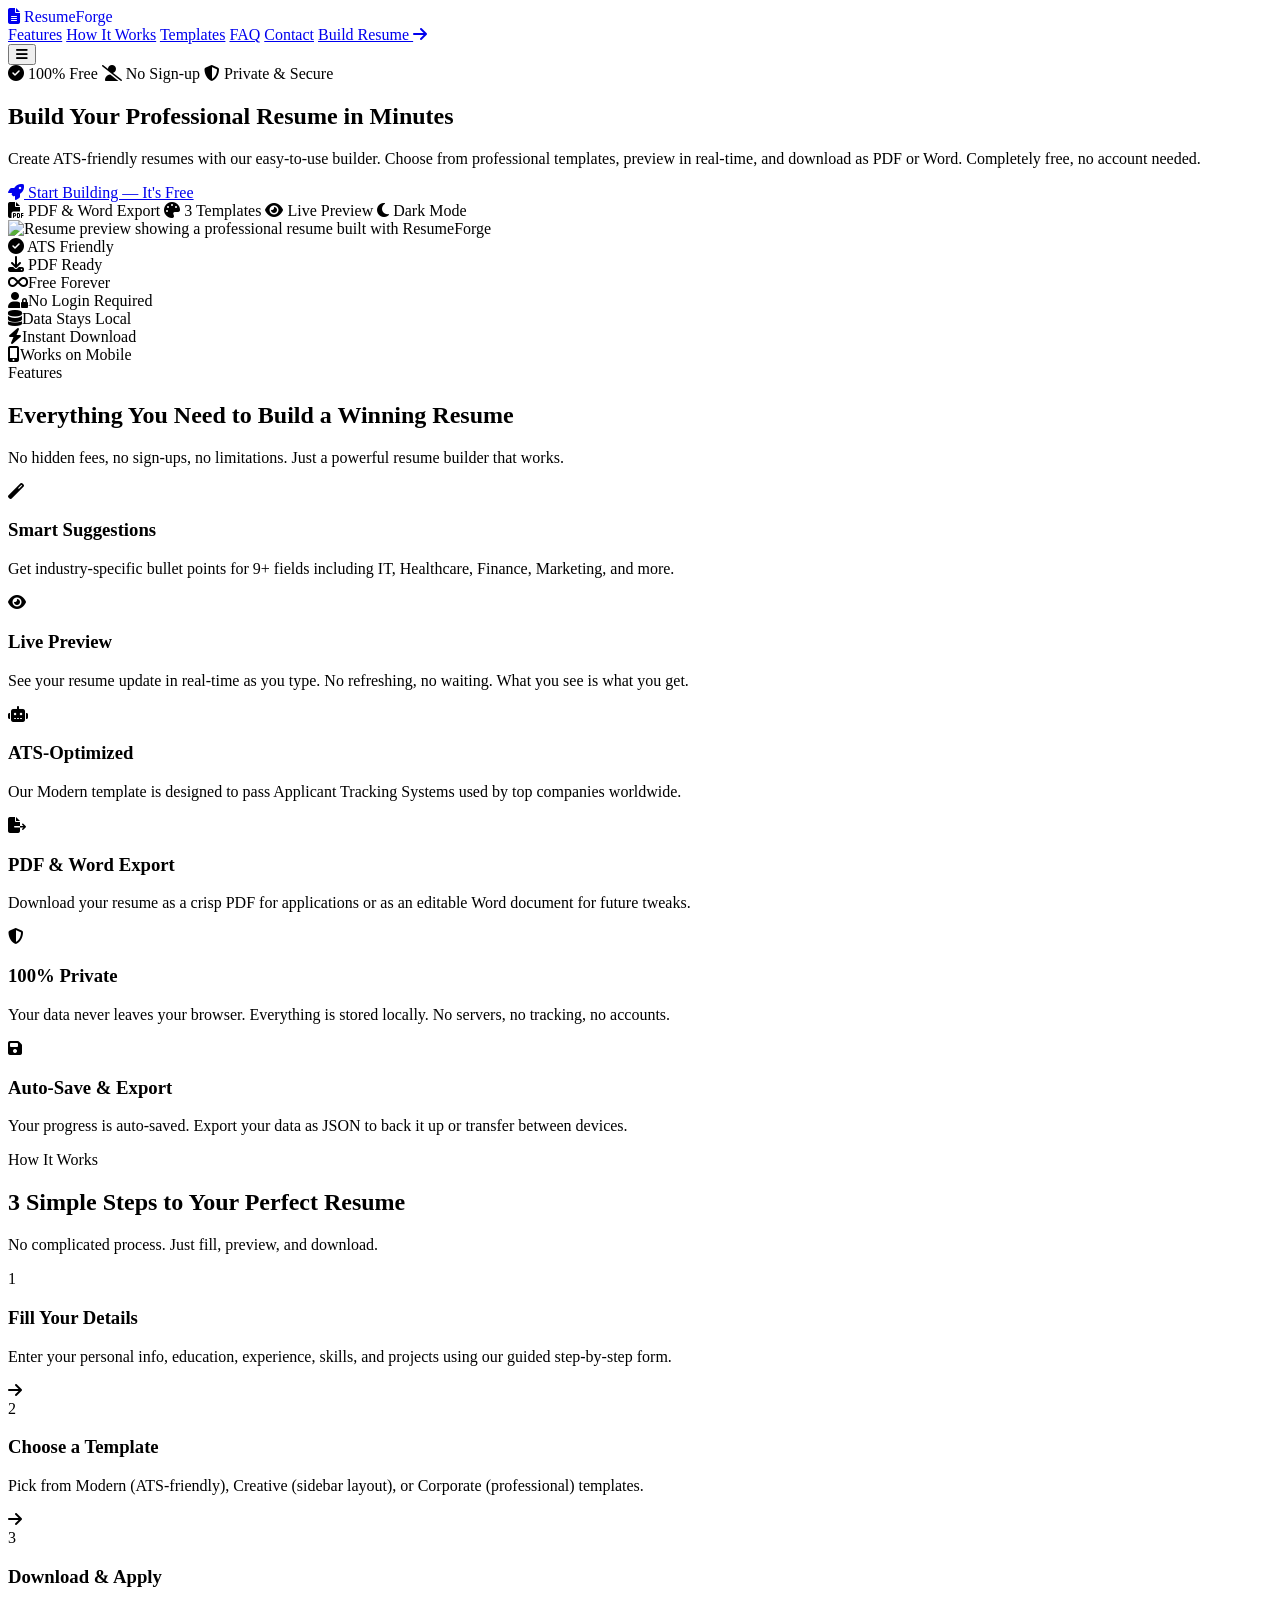
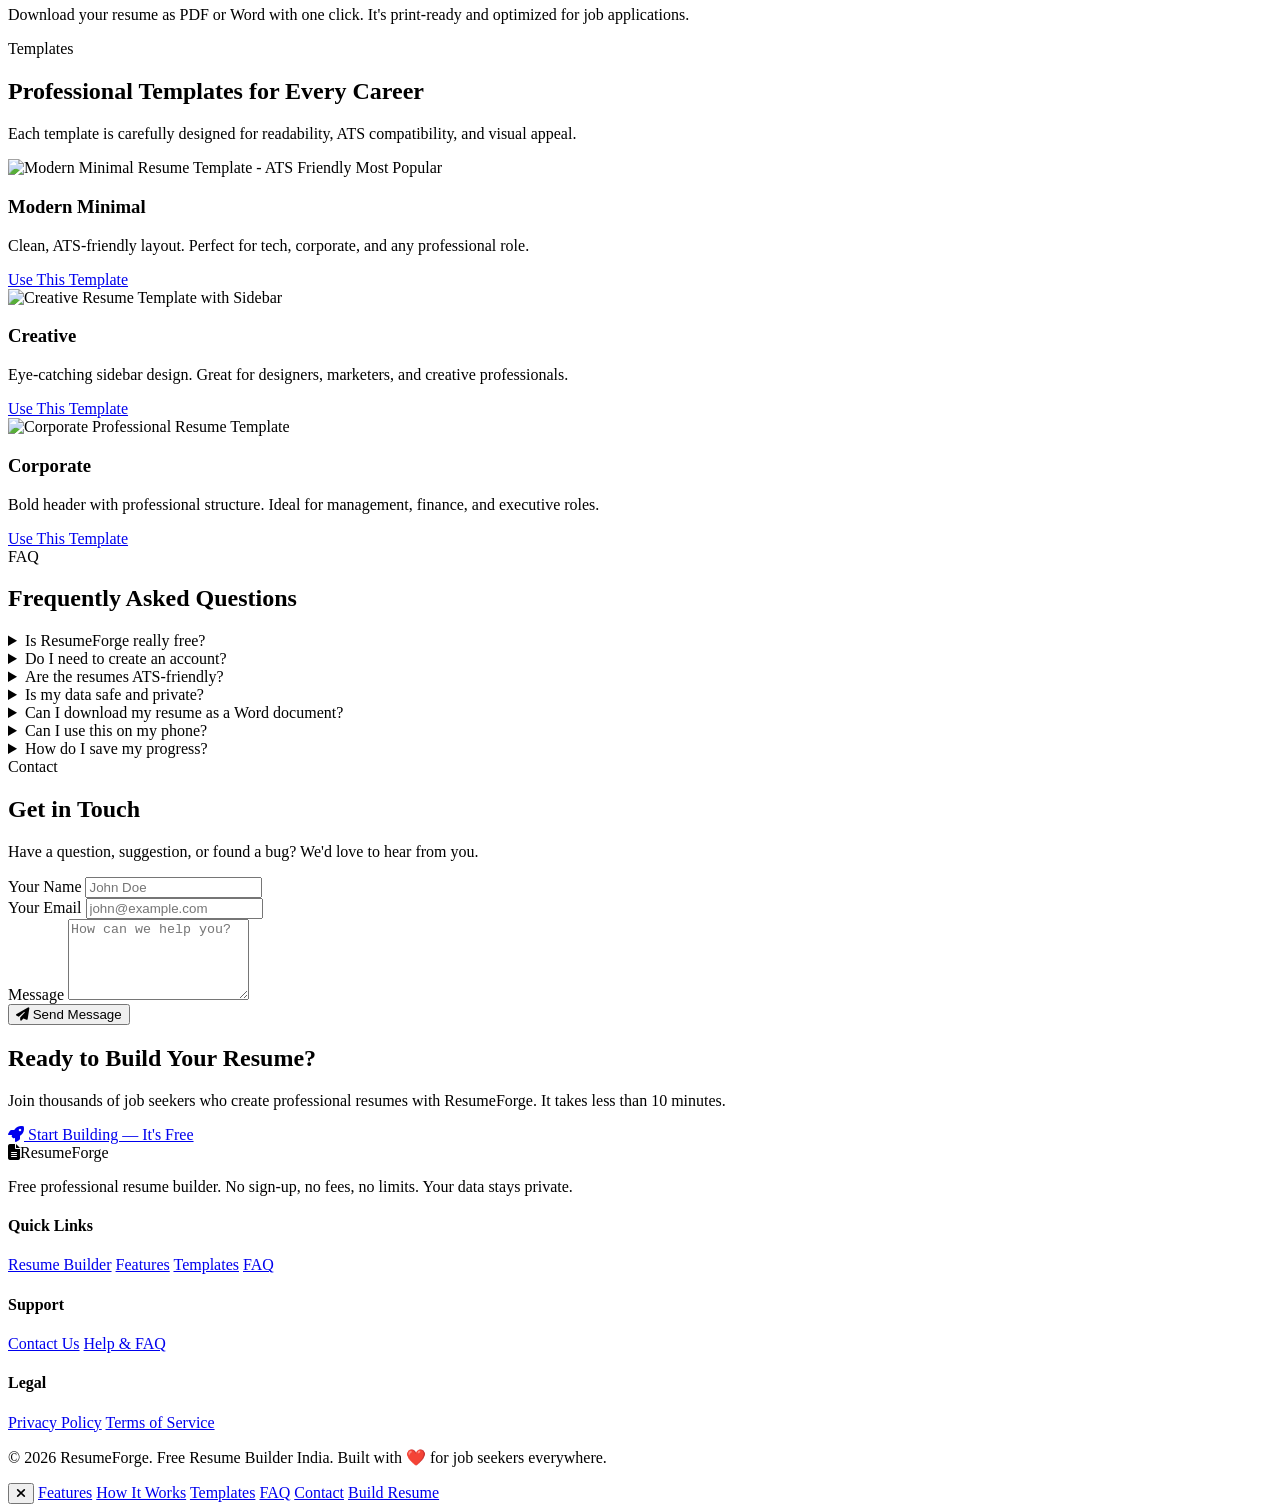
==== index.html @ 5feae4d4 "Add files via upload" ====
<!DOCTYPE html>
<html lang="en">
<head>
  <meta charset="UTF-8">
  <meta name="viewport" content="width=device-width, initial-scale=1.0">
  <title>Free Resume Builder India - Create ATS Friendly Resume Online 2026 | ResumeForge</title>
  <meta name="description" content="Create professional resumes for free with ResumeForge. ATS-friendly templates, live preview, download as PDF or Word. No sign-up required. 100% free forever.">
  <meta name="keywords" content="free resume builder india, ats resume builder, resume pdf download free, online resume maker, professional resume builder, free resume maker, resume builder no login">
  <meta name="robots" content="index, follow">
  <meta name="author" content="ResumeForge">
  <link rel="canonical" href="https://dream-debugger-dev.github.io/resume-builder/">

  <!-- Open Graph -->
  <meta property="og:title" content="Free Resume Builder - Create ATS Friendly Resume Online | ResumeForge">
  <meta property="og:description" content="Build professional resumes with live preview and one-click PDF download. 100% free. No sign-up.">
  <meta property="og:type" content="website">
  <meta property="og:image" content="image/Template-1.png">

  <!-- JSON-LD Structured Data -->
  <script type="application/ld+json">
  {
    "@context": "https://schema.org",
    "@type": "WebApplication",
    "name": "ResumeForge",
    "description": "Free online resume builder with ATS-friendly templates, live preview, and PDF/Word download.",
    "url": "index.html",
    "applicationCategory": "BusinessApplication",
    "operatingSystem": "Any",
    "offers": {
      "@type": "Offer",
      "price": "0",
      "priceCurrency": "INR"
    },
    "featureList": ["ATS-Friendly Templates", "Live Preview", "PDF Download", "Word Download", "Dark Mode", "No Sign-up Required"]
  }
  </script>
  <script type="application/ld+json">
  {
    "@context": "https://schema.org",
    "@type": "FAQPage",
    "mainEntity": [
      {"@type": "Question", "name": "Is ResumeForge really free?", "acceptedAnswer": {"@type": "Answer", "text": "Yes, ResumeForge is 100% free. Create, preview, and download your resume as PDF or Word without any charges or sign-up."}},
      {"@type": "Question", "name": "Are the resumes ATS-friendly?", "acceptedAnswer": {"@type": "Answer", "text": "Yes, our Modern template is specifically designed to pass Applicant Tracking Systems used by most companies."}},
      {"@type": "Question", "name": "Is my data safe?", "acceptedAnswer": {"@type": "Answer", "text": "All your data stays in your browser's local storage. We don't collect or send any information to external servers."}},
      {"@type": "Question", "name": "Do I need to create an account?", "acceptedAnswer": {"@type": "Answer", "text": "No. ResumeForge works without any sign-up or login. Just open the builder and start creating."}},
      {"@type": "Question", "name": "Can I download my resume as Word document?", "acceptedAnswer": {"@type": "Answer", "text": "Yes, you can download your resume as both PDF and Word (.docx) format for easy editing."}}
    ]
  }
  </script>

  <link rel="preconnect" href="https://fonts.googleapis.com">
  <link rel="preconnect" href="https://fonts.gstatic.com" crossorigin>
  <link href="https://fonts.googleapis.com/css2?family=Inter:wght@300;400;500;600;700;800&family=Poppins:wght@400;500;600;700;800&display=swap" rel="stylesheet">
  <link rel="stylesheet" href="https://cdnjs.cloudflare.com/ajax/libs/font-awesome/6.5.1/css/all.min.css">
  <link rel="stylesheet" href="css/style.css">
  <link rel="stylesheet" href="css/landing.css">
</head>
<body>

  <!-- Header -->
  <header class="lp-header">
    <div class="container lp-header-inner">
      <a href="index.html" class="logo" style="text-decoration:none;">
        <i class="fas fa-file-alt"></i>
        <span>ResumeForge</span>
      </a>
      <nav class="lp-nav">
        <a href="#features">Features</a>
        <a href="#how-it-works">How It Works</a>
        <a href="#templates">Templates</a>
        <a href="#faq">FAQ</a>
        <a href="#contact">Contact</a>
        <a href="builder.html" class="btn btn-primary lp-cta-btn">Build Resume <i class="fas fa-arrow-right"></i></a>
      </nav>
      <button class="lp-mobile-menu" id="lp-mobile-menu"><i class="fas fa-bars"></i></button>
    </div>
  </header>

  <!-- Hero Section -->
  <section class="lp-hero">
    <div class="container lp-hero-inner">
      <div class="lp-hero-content">
        <div class="lp-hero-badges">
          <span class="lp-badge"><i class="fas fa-check-circle"></i> 100% Free</span>
          <span class="lp-badge"><i class="fas fa-user-slash"></i> No Sign-up</span>
          <span class="lp-badge"><i class="fas fa-shield-alt"></i> Private & Secure</span>
        </div>
        <h1>Build Your Professional Resume in Minutes</h1>
        <p class="lp-hero-sub">Create ATS-friendly resumes with our easy-to-use builder. Choose from professional templates, preview in real-time, and download as PDF or Word. Completely free, no account needed.</p>
        <div class="lp-hero-actions">
          <a href="builder.html" class="btn btn-primary btn-lg">
            <i class="fas fa-rocket"></i> Start Building — It's Free
          </a>
        </div>
        <div class="lp-hero-features">
          <span><i class="fas fa-file-pdf"></i> PDF & Word Export</span>
          <span><i class="fas fa-palette"></i> 3 Templates</span>
          <span><i class="fas fa-eye"></i> Live Preview</span>
          <span><i class="fas fa-moon"></i> Dark Mode</span>
        </div>
      </div>
      <div class="lp-hero-visual">
        <div class="lp-hero-mockup">
          <img src="image/Template-1.png" alt="Resume preview showing a professional resume built with ResumeForge" class="lp-hero-img" loading="eager">
          <div class="lp-hero-float lp-float-1">
            <i class="fas fa-check-circle"></i> ATS Friendly
          </div>
          <div class="lp-hero-float lp-float-2">
            <i class="fas fa-download"></i> PDF Ready
          </div>
        </div>
      </div>
    </div>
  </section>

  <!-- Feature Badges Strip -->
  <section class="lp-trust-strip">
    <div class="container">
      <div class="lp-trust-items">
        <div class="lp-trust-item"><i class="fas fa-infinity"></i><span>Free Forever</span></div>
        <div class="lp-trust-item"><i class="fas fa-user-lock"></i><span>No Login Required</span></div>
        <div class="lp-trust-item"><i class="fas fa-database"></i><span>Data Stays Local</span></div>
        <div class="lp-trust-item"><i class="fas fa-bolt"></i><span>Instant Download</span></div>
        <div class="lp-trust-item"><i class="fas fa-mobile-alt"></i><span>Works on Mobile</span></div>
      </div>
    </div>
  </section>

  <!-- Features Section -->
  <section class="lp-features" id="features">
    <div class="container">
      <div class="lp-section-header">
        <span class="lp-section-tag">Features</span>
        <h2>Everything You Need to Build a Winning Resume</h2>
        <p>No hidden fees, no sign-ups, no limitations. Just a powerful resume builder that works.</p>
      </div>
      <div class="lp-features-grid">
        <div class="lp-feature-card">
          <div class="lp-feature-icon"><i class="fas fa-magic"></i></div>
          <h3>Smart Suggestions</h3>
          <p>Get industry-specific bullet points for 9+ fields including IT, Healthcare, Finance, Marketing, and more.</p>
        </div>
        <div class="lp-feature-card">
          <div class="lp-feature-icon"><i class="fas fa-eye"></i></div>
          <h3>Live Preview</h3>
          <p>See your resume update in real-time as you type. No refreshing, no waiting. What you see is what you get.</p>
        </div>
        <div class="lp-feature-card">
          <div class="lp-feature-icon"><i class="fas fa-robot"></i></div>
          <h3>ATS-Optimized</h3>
          <p>Our Modern template is designed to pass Applicant Tracking Systems used by top companies worldwide.</p>
        </div>
        <div class="lp-feature-card">
          <div class="lp-feature-icon"><i class="fas fa-file-export"></i></div>
          <h3>PDF & Word Export</h3>
          <p>Download your resume as a crisp PDF for applications or as an editable Word document for future tweaks.</p>
        </div>
        <div class="lp-feature-card">
          <div class="lp-feature-icon"><i class="fas fa-shield-alt"></i></div>
          <h3>100% Private</h3>
          <p>Your data never leaves your browser. Everything is stored locally. No servers, no tracking, no accounts.</p>
        </div>
        <div class="lp-feature-card">
          <div class="lp-feature-icon"><i class="fas fa-save"></i></div>
          <h3>Auto-Save & Export</h3>
          <p>Your progress is auto-saved. Export your data as JSON to back it up or transfer between devices.</p>
        </div>
      </div>
    </div>
  </section>

  <!-- How It Works -->
  <section class="lp-how" id="how-it-works">
    <div class="container">
      <div class="lp-section-header">
        <span class="lp-section-tag">How It Works</span>
        <h2>3 Simple Steps to Your Perfect Resume</h2>
        <p>No complicated process. Just fill, preview, and download.</p>
      </div>
      <div class="lp-steps">
        <div class="lp-step-card">
          <div class="lp-step-num">1</div>
          <h3>Fill Your Details</h3>
          <p>Enter your personal info, education, experience, skills, and projects using our guided step-by-step form.</p>
        </div>
        <div class="lp-step-arrow"><i class="fas fa-arrow-right"></i></div>
        <div class="lp-step-card">
          <div class="lp-step-num">2</div>
          <h3>Choose a Template</h3>
          <p>Pick from Modern (ATS-friendly), Creative (sidebar layout), or Corporate (professional) templates.</p>
        </div>
        <div class="lp-step-arrow"><i class="fas fa-arrow-right"></i></div>
        <div class="lp-step-card">
          <div class="lp-step-num">3</div>
          <h3>Download & Apply</h3>
          <p>Download your resume as PDF or Word with one click. It's print-ready and optimized for job applications.</p>
        </div>
      </div>
    </div>
  </section>

  <!-- Templates Section -->
  <section class="lp-templates" id="templates">
    <div class="container">
      <div class="lp-section-header">
        <span class="lp-section-tag">Templates</span>
        <h2>Professional Templates for Every Career</h2>
        <p>Each template is carefully designed for readability, ATS compatibility, and visual appeal.</p>
      </div>
      <div class="lp-templates-grid">
        <div class="lp-template-card">
          <div class="lp-template-img">
            <img src="image/Template-1.png" alt="Modern Minimal Resume Template - ATS Friendly" loading="lazy">
            <span class="lp-template-badge">Most Popular</span>
          </div>
          <h3>Modern Minimal</h3>
          <p>Clean, ATS-friendly layout. Perfect for tech, corporate, and any professional role.</p>
          <a href="builder.html" class="btn btn-secondary btn-sm">Use This Template</a>
        </div>
        <div class="lp-template-card">
          <div class="lp-template-img">
            <img src="image/Template-2.png" alt="Creative Resume Template with Sidebar" loading="lazy">
          </div>
          <h3>Creative</h3>
          <p>Eye-catching sidebar design. Great for designers, marketers, and creative professionals.</p>
          <a href="builder.html" class="btn btn-secondary btn-sm">Use This Template</a>
        </div>
        <div class="lp-template-card">
          <div class="lp-template-img">
            <img src="image/Template-3.png" alt="Corporate Professional Resume Template" loading="lazy">
          </div>
          <h3>Corporate</h3>
          <p>Bold header with professional structure. Ideal for management, finance, and executive roles.</p>
          <a href="builder.html" class="btn btn-secondary btn-sm">Use This Template</a>
        </div>
      </div>
    </div>
  </section>

  <!-- FAQ Section -->
  <section class="lp-faq" id="faq">
    <div class="container">
      <div class="lp-section-header">
        <span class="lp-section-tag">FAQ</span>
        <h2>Frequently Asked Questions</h2>
      </div>
      <div class="faq-grid">
        <details class="faq-item">
          <summary>Is ResumeForge really free?</summary>
          <p>Yes! ResumeForge is 100% free to use. Create, preview, and download your resume as PDF or Word without any charges. No hidden fees, ever.</p>
        </details>
        <details class="faq-item">
          <summary>Do I need to create an account?</summary>
          <p>No. ResumeForge works without any sign-up or login. Just open the builder and start creating your resume immediately.</p>
        </details>
        <details class="faq-item">
          <summary>Are the resumes ATS-friendly?</summary>
          <p>Yes. Our Modern Minimal template is specifically designed to pass Applicant Tracking Systems (ATS) used by most companies for screening resumes.</p>
        </details>
        <details class="faq-item">
          <summary>Is my data safe and private?</summary>
          <p>Absolutely. All your data stays in your browser's local storage. We don't collect, store, or send any information to external servers.</p>
        </details>
        <details class="faq-item">
          <summary>Can I download my resume as a Word document?</summary>
          <p>Yes! You can download your resume as both PDF (print-ready) and Word (.docx) format so you can easily edit it later.</p>
        </details>
        <details class="faq-item">
          <summary>Can I use this on my phone?</summary>
          <p>Yes, ResumeForge is fully responsive and works on mobile phones, tablets, and desktops.</p>
        </details>
        <details class="faq-item">
          <summary>How do I save my progress?</summary>
          <p>Your resume is auto-saved in your browser. You can also export your data as a JSON file to back it up or transfer it to another device.</p>
        </details>
      </div>
    </div>
  </section>

  <!-- Contact Section -->
  <section class="lp-contact" id="contact">
    <div class="container">
      <div class="lp-section-header">
        <span class="lp-section-tag">Contact</span>
        <h2>Get in Touch</h2>
        <p>Have a question, suggestion, or found a bug? We'd love to hear from you.</p>
      </div>
      <form class="lp-contact-form" action="https://formspree.io/f/xlgaeyeo" method="POST">
        <div class="lp-contact-grid">
          <div class="form-group">
            <label for="contact-name">Your Name</label>
            <input type="text" id="contact-name" name="name" placeholder="John Doe" required>
          </div>
          <div class="form-group">
            <label for="contact-email">Your Email</label>
            <input type="email" id="contact-email" name="email" placeholder="john@example.com" required>
          </div>
          <div class="form-group full-width">
            <label for="contact-message">Message</label>
            <textarea id="contact-message" name="message" rows="5" placeholder="How can we help you?" required></textarea>
          </div>
        </div>
        <button type="submit" class="btn btn-primary btn-lg">
          <i class="fas fa-paper-plane"></i> Send Message
        </button>
      </form>
    </div>
  </section>

  <!-- CTA Section -->
  <section class="lp-cta-section">
    <div class="container">
      <h2>Ready to Build Your Resume?</h2>
      <p>Join thousands of job seekers who create professional resumes with ResumeForge. It takes less than 10 minutes.</p>
      <a href="builder.html" class="btn btn-primary btn-lg">
        <i class="fas fa-rocket"></i> Start Building — It's Free
      </a>
    </div>
  </section>

  <!-- Footer -->
  <footer class="lp-footer">
    <div class="container">
      <div class="lp-footer-grid">
        <div class="lp-footer-brand">
          <div class="logo"><i class="fas fa-file-alt"></i><span>ResumeForge</span></div>
          <p>Free professional resume builder. No sign-up, no fees, no limits. Your data stays private.</p>
        </div>
        <div class="lp-footer-links">
          <h4>Quick Links</h4>
          <a href="builder.html">Resume Builder</a>
          <a href="#features">Features</a>
          <a href="#templates">Templates</a>
          <a href="#faq">FAQ</a>
        </div>
        <div class="lp-footer-links">
          <h4>Support</h4>
          <a href="#contact">Contact Us</a>
          <a href="#faq">Help & FAQ</a>
        </div>
        <div class="lp-footer-links">
          <h4>Legal</h4>
          <a href="#">Privacy Policy</a>
          <a href="#">Terms of Service</a>
        </div>
      </div>
      <div class="lp-footer-bottom">
        <p>&copy; 2026 ResumeForge. Free Resume Builder India. Built with ❤️ for job seekers everywhere.</p>
      </div>
    </div>
  </footer>

  <!-- Mobile Nav Overlay -->
  <div class="lp-mobile-nav" id="lp-mobile-nav">
    <button class="lp-mobile-close" id="lp-mobile-close"><i class="fas fa-times"></i></button>
    <a href="#features" class="lp-mobile-link">Features</a>
    <a href="#how-it-works" class="lp-mobile-link">How It Works</a>
    <a href="#templates" class="lp-mobile-link">Templates</a>
    <a href="#faq" class="lp-mobile-link">FAQ</a>
    <a href="#contact" class="lp-mobile-link">Contact</a>
    <a href="builder.html" class="btn btn-primary" style="width:100%;justify-content:center;margin-top:16px;">Build Resume</a>
  </div>

  <script>
    // Mobile menu toggle
    document.getElementById('lp-mobile-menu').addEventListener('click', () => {
      document.getElementById('lp-mobile-nav').classList.add('open');
    });
    document.getElementById('lp-mobile-close').addEventListener('click', () => {
      document.getElementById('lp-mobile-nav').classList.remove('open');
    });
    document.querySelectorAll('.lp-mobile-link').forEach(link => {
      link.addEventListener('click', () => {
        document.getElementById('lp-mobile-nav').classList.remove('open');
      });
    });
  </script>
</body>
</html>
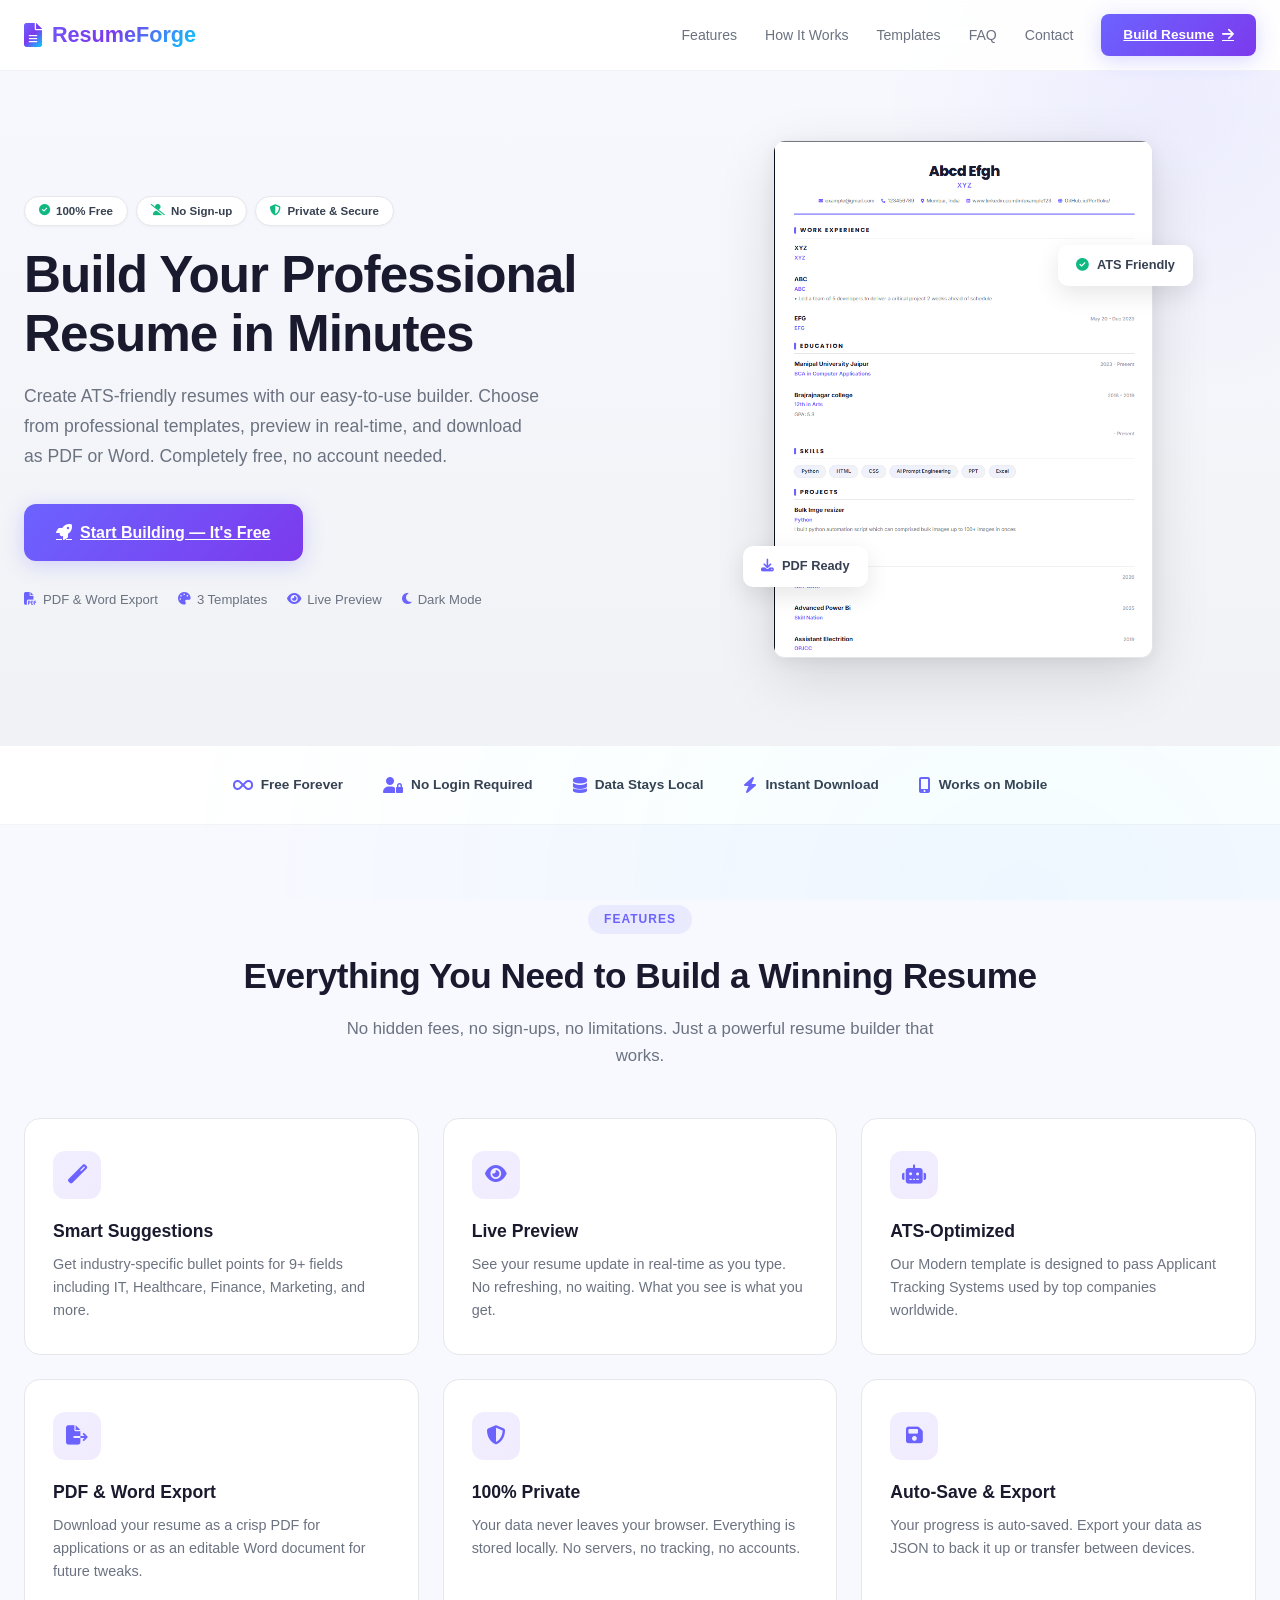
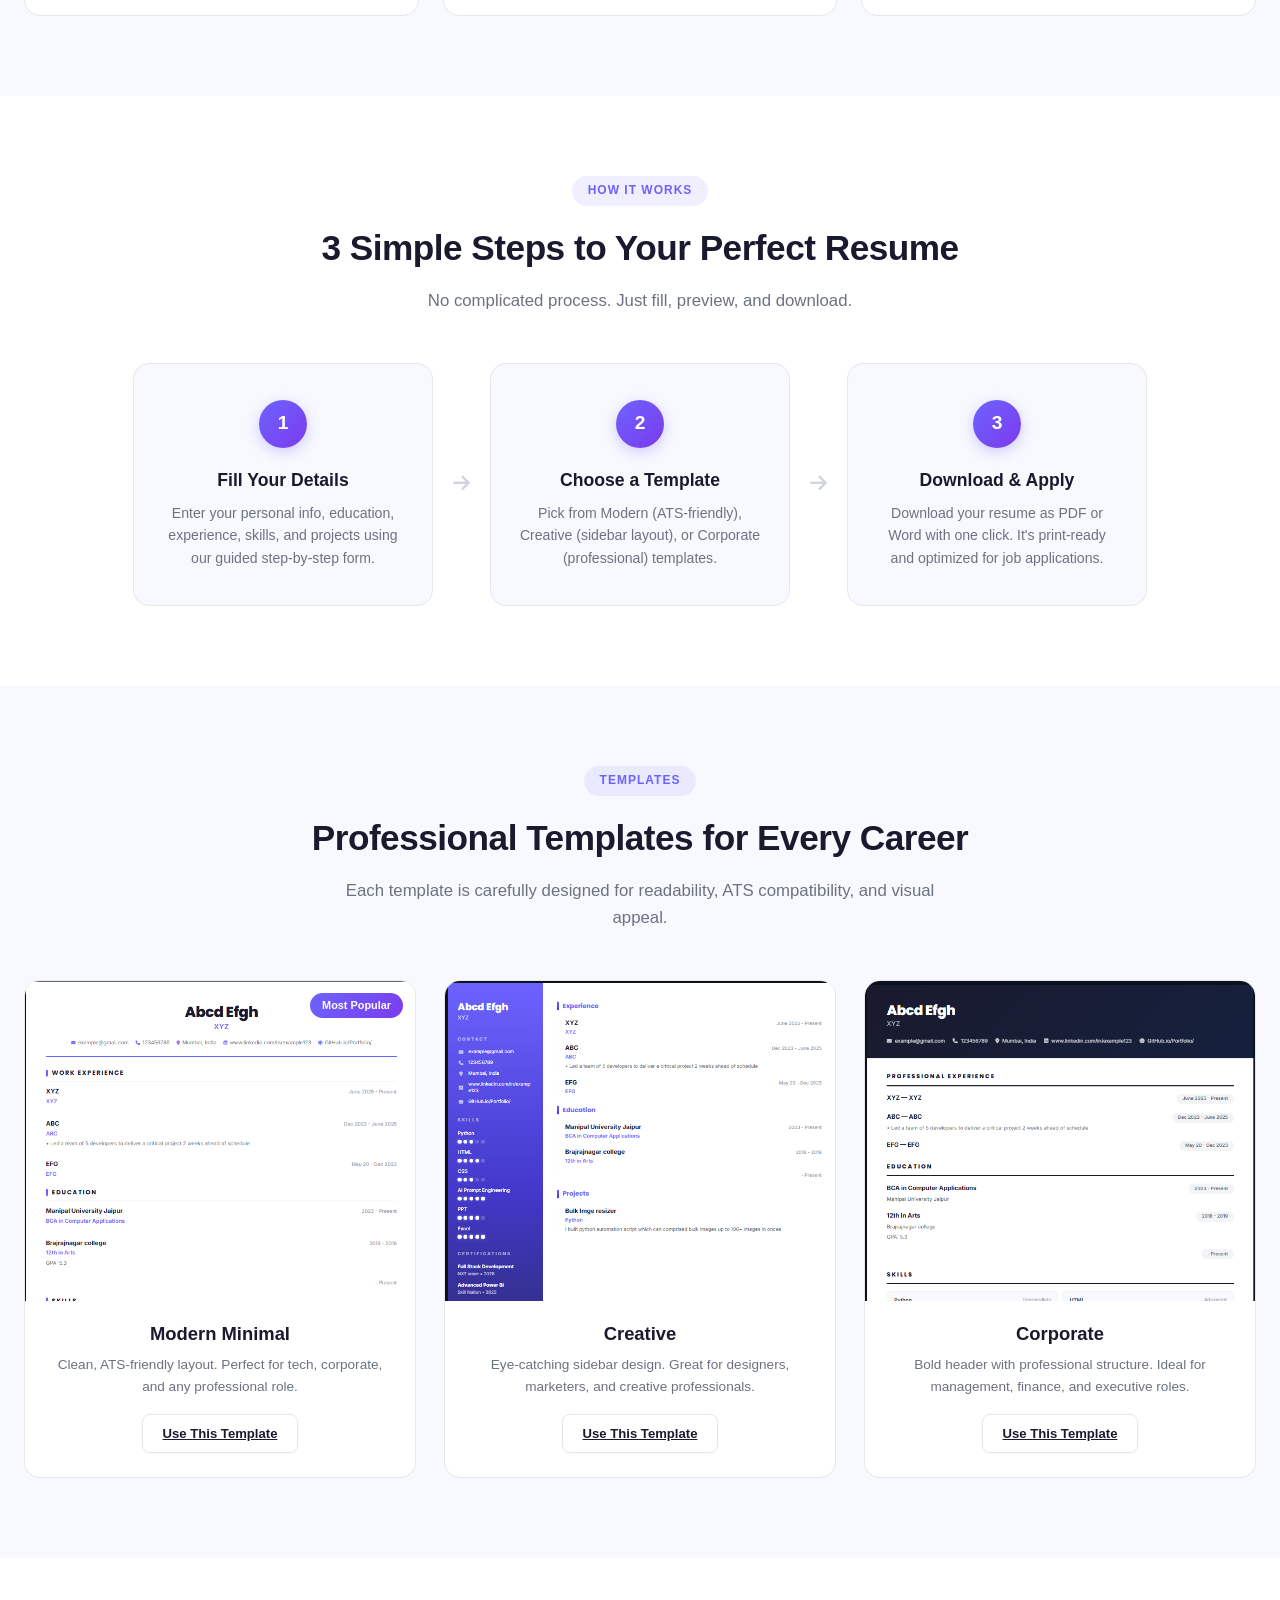
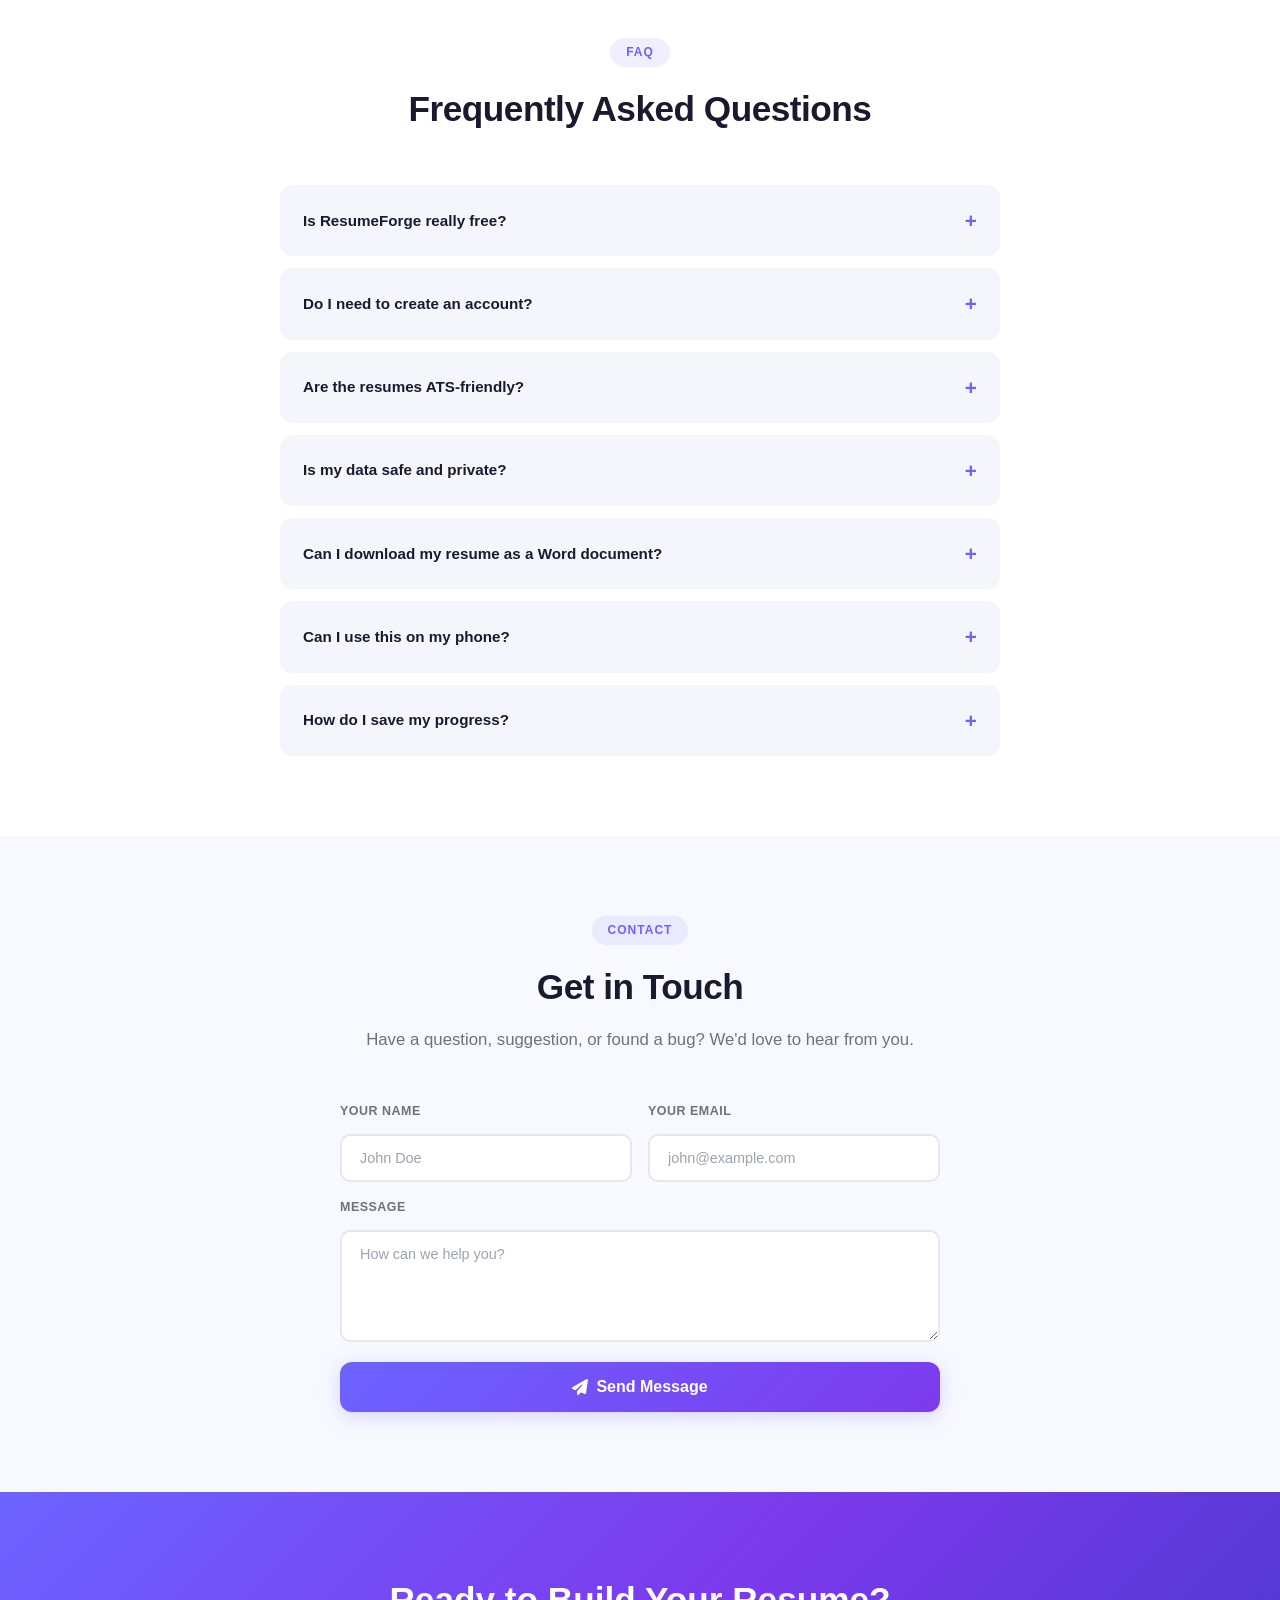
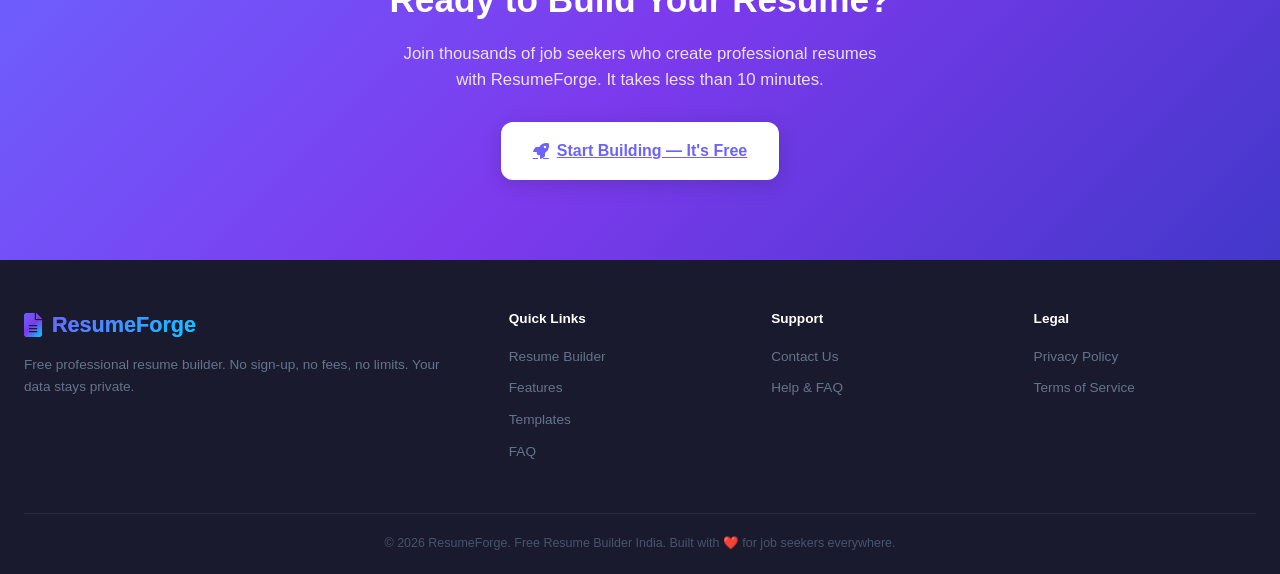
==== commit 9896d881: "Add files via upload" ====
--- a/index.html
+++ b/index.html
@@ -9,6 +9,9 @@
   <meta name="robots" content="index, follow">
   <meta name="author" content="ResumeForge">
   <link rel="canonical" href="https://dream-debugger-dev.github.io/resume-builder/">
+
+  <!-- Favicon -->
+  <link rel="icon" type="image/svg+xml" href="data:image/svg+xml,<svg xmlns='http://www.w3.org/2000/svg' viewBox='0 0 100 100'><rect width='100' height='100' rx='20' fill='%236C63FF'/><text x='50' y='68' font-size='55' font-family='Arial' font-weight='bold' fill='white' text-anchor='middle'>R</text></svg>">
 
   <!-- Open Graph -->
   <meta property="og:title" content="Free Resume Builder - Create ATS Friendly Resume Online | ResumeForge">
--- a/css/style.css
+++ b/css/style.css
@@ -0,0 +1,1478 @@
+/* ===== CSS Variables & Reset ===== */
+:root {
+  --primary: #6C63FF;
+  --primary-dark: #5A52D5;
+  --primary-light: #8B85FF;
+  --primary-glow: rgba(108,99,255,0.15);
+  --accent: #00D2FF;
+  --accent2: #7C3AED;
+  --gradient: linear-gradient(135deg, #6C63FF 0%, #7C3AED 50%, #00D2FF 100%);
+  --gradient-btn: linear-gradient(135deg, #6C63FF, #7C3AED);
+  --gradient-btn-hover: linear-gradient(135deg, #5A52D5, #6D28D9);
+  --bg: #F4F6FB;
+  --bg-card: #FFFFFF;
+  --bg-glass: rgba(255,255,255,0.65);
+  --bg-glass-strong: rgba(255,255,255,0.85);
+  --text: #1A1A2E;
+  --text-secondary: #6B7280;
+  --text-light: #9CA3AF;
+  --border: rgba(229,231,235,0.8);
+  --border-strong: #E5E7EB;
+  --shadow-xs: 0 1px 3px rgba(0,0,0,0.04);
+  --shadow: 0 4px 24px rgba(0,0,0,0.06);
+  --shadow-md: 0 8px 32px rgba(0,0,0,0.08);
+  --shadow-lg: 0 12px 48px rgba(0,0,0,0.12);
+  --shadow-glow: 0 4px 20px rgba(108,99,255,0.25);
+  --radius: 16px;
+  --radius-sm: 12px;
+  --radius-xs: 8px;
+  --radius-full: 9999px;
+  --transition: 0.3s cubic-bezier(0.4, 0, 0.2, 1);
+  --transition-fast: 0.15s cubic-bezier(0.4, 0, 0.2, 1);
+  --transition-spring: 0.4s cubic-bezier(0.34, 1.56, 0.64, 1);
+  --font: 'Inter', -apple-system, BlinkMacSystemFont, sans-serif;
+  --font-heading: 'Poppins', sans-serif;
+  --success: #10B981;
+  --success-light: rgba(16,185,129,0.1);
+  --warning: #F59E0B;
+  --warning-light: rgba(245,158,11,0.1);
+  --danger: #EF4444;
+  --danger-light: rgba(239,68,68,0.1);
+  --header-h: 64px;
+  --strength-h: 56px;
+}
+
+[data-theme="dark"] {
+  --bg: #0B1120;
+  --bg-card: #151D30;
+  --bg-glass: rgba(21,29,48,0.75);
+  --bg-glass-strong: rgba(21,29,48,0.92);
+  --text: #F1F5F9;
+  --text-secondary: #94A3B8;
+  --text-light: #64748B;
+  --border: rgba(51,65,85,0.6);
+  --border-strong: #334155;
+  --shadow: 0 4px 24px rgba(0,0,0,0.3);
+  --shadow-md: 0 8px 32px rgba(0,0,0,0.35);
+  --shadow-lg: 0 12px 48px rgba(0,0,0,0.45);
+  --primary-glow: rgba(108,99,255,0.2);
+}
+
+*, *::before, *::after {
+  margin: 0; padding: 0; box-sizing: border-box;
+}
+
+html {
+  scroll-behavior: smooth;
+  font-size: 16px;
+}
+
+body {
+  font-family: var(--font);
+  background: var(--bg);
+  color: var(--text);
+  line-height: 1.6;
+  min-height: 100vh;
+  overflow-x: hidden;
+}
+
+/* Subtle background pattern */
+body::before {
+  content: '';
+  position: fixed;
+  inset: 0;
+  background:
+    radial-gradient(ellipse at 20% 0%, rgba(108,99,255,0.06) 0%, transparent 60%),
+    radial-gradient(ellipse at 80% 100%, rgba(0,210,255,0.04) 0%, transparent 60%);
+  pointer-events: none;
+  z-index: 0;
+}
+
+.container {
+  max-width: 1440px;
+  margin: 0 auto;
+  padding: 0 24px;
+}
+
+/* ===== Header ===== */
+.header {
+  background: var(--bg-glass-strong);
+  backdrop-filter: blur(24px) saturate(180%);
+  -webkit-backdrop-filter: blur(24px) saturate(180%);
+  border-bottom: 1px solid var(--border);
+  position: sticky;
+  top: 0;
+  z-index: 100;
+  height: var(--header-h);
+  display: flex;
+  align-items: center;
+}
+
+.header-inner {
+  display: flex;
+  align-items: center;
+  justify-content: space-between;
+  width: 100%;
+}
+
+.logo {
+  display: flex;
+  align-items: center;
+  gap: 10px;
+  font-family: var(--font-heading);
+  font-size: 1.35rem;
+  font-weight: 700;
+  background: var(--gradient);
+  -webkit-background-clip: text;
+  -webkit-text-fill-color: transparent;
+  background-clip: text;
+}
+
+.logo i {
+  font-size: 1.5rem;
+  background: var(--gradient);
+  -webkit-background-clip: text;
+  -webkit-text-fill-color: transparent;
+  background-clip: text;
+}
+
+.nav-actions {
+  display: flex;
+  align-items: center;
+  gap: 6px;
+}
+
+/* ===== Buttons ===== */
+.btn {
+  display: inline-flex;
+  align-items: center;
+  justify-content: center;
+  gap: 8px;
+  padding: 10px 20px;
+  border: none;
+  border-radius: var(--radius-xs);
+  font-family: var(--font);
+  font-size: 0.85rem;
+  font-weight: 600;
+  cursor: pointer;
+  transition: all var(--transition);
+  white-space: nowrap;
+  position: relative;
+  overflow: hidden;
+}
+
+.btn::after {
+  content: '';
+  position: absolute;
+  inset: 0;
+  background: linear-gradient(135deg, rgba(255,255,255,0.15), transparent);
+  opacity: 0;
+  transition: opacity var(--transition-fast);
+}
+
+.btn:hover::after {
+  opacity: 1;
+}
+
+.btn:active {
+  transform: scale(0.97);
+}
+
+.btn-primary {
+  background: var(--gradient-btn);
+  color: white;
+  box-shadow: var(--shadow-glow);
+}
+
+.btn-primary:hover {
+  background: var(--gradient-btn-hover);
+  transform: translateY(-2px);
+  box-shadow: 0 8px 28px rgba(108,99,255,0.4);
+}
+
+.btn-primary:active {
+  transform: translateY(0) scale(0.98);
+}
+
+.btn-secondary {
+  background: var(--bg-card);
+  color: var(--text);
+  border: 1.5px solid var(--border-strong);
+  box-shadow: var(--shadow-xs);
+}
+
+.btn-secondary:hover {
+  border-color: var(--primary);
+  color: var(--primary);
+  box-shadow: 0 0 0 3px var(--primary-glow);
+}
+
+.btn-ghost {
+  background: transparent;
+  color: var(--text-secondary);
+  padding: 10px 12px;
+  border-radius: var(--radius-xs);
+}
+
+.btn-ghost:hover {
+  background: var(--primary-glow);
+  color: var(--primary);
+}
+
+.btn-add {
+  background: var(--primary-glow);
+  color: var(--primary);
+  border: 2px dashed rgba(108,99,255,0.3);
+  width: 100%;
+  padding: 16px;
+  border-radius: var(--radius-sm);
+  font-weight: 600;
+  transition: all var(--transition);
+}
+
+.btn-add:hover {
+  border-color: var(--primary);
+  background: rgba(108,99,255,0.1);
+  transform: translateY(-1px);
+  box-shadow: var(--shadow);
+}
+
+.btn-danger {
+  background: transparent;
+  color: var(--danger);
+  padding: 8px 10px;
+  font-size: 0.8rem;
+  border-radius: var(--radius-xs);
+}
+
+.btn-danger:hover {
+  background: var(--danger-light);
+}
+
+.btn-suggest {
+  background: linear-gradient(135deg, #F59E0B, #F97316);
+  color: white;
+  padding: 7px 14px;
+  font-size: 0.75rem;
+  border-radius: var(--radius-full);
+  box-shadow: 0 2px 10px rgba(245,158,11,0.3);
+  margin-top: 6px;
+}
+
+.btn-suggest:hover {
+  transform: translateY(-1px);
+  box-shadow: 0 4px 16px rgba(245,158,11,0.4);
+}
+
+/* ===== Strength Bar ===== */
+.strength-bar-container {
+  background: var(--bg-glass-strong);
+  backdrop-filter: blur(16px);
+  -webkit-backdrop-filter: blur(16px);
+  border-bottom: 1px solid var(--border);
+  height: var(--strength-h);
+  display: flex;
+  align-items: center;
+  position: sticky;
+  top: var(--header-h);
+  z-index: 99;
+}
+
+.strength-bar-inner {
+  display: flex;
+  align-items: center;
+  gap: 16px;
+  flex-wrap: nowrap;
+}
+
+.strength-info {
+  display: flex;
+  align-items: center;
+  gap: 10px;
+  min-width: 170px;
+}
+
+.strength-label {
+  font-size: 0.78rem;
+  font-weight: 600;
+  color: var(--text-secondary);
+  letter-spacing: 0.3px;
+}
+
+.strength-score {
+  font-size: 0.95rem;
+  font-weight: 800;
+  background: var(--gradient);
+  -webkit-background-clip: text;
+  -webkit-text-fill-color: transparent;
+  background-clip: text;
+}
+
+.strength-track {
+  flex: 1;
+  height: 8px;
+  background: var(--bg);
+  border-radius: var(--radius-full);
+  overflow: hidden;
+  min-width: 180px;
+  box-shadow: inset 0 1px 3px rgba(0,0,0,0.06);
+}
+
+.strength-fill {
+  height: 100%;
+  background: var(--gradient);
+  border-radius: var(--radius-full);
+  transition: width 0.8s cubic-bezier(0.34, 1.56, 0.64, 1);
+  position: relative;
+}
+
+.strength-fill::after {
+  content: '';
+  position: absolute;
+  inset: 0;
+  background: linear-gradient(90deg, transparent, rgba(255,255,255,0.3), transparent);
+  animation: shimmer 2s infinite;
+}
+
+@keyframes shimmer {
+  0% { transform: translateX(-100%); }
+  100% { transform: translateX(100%); }
+}
+
+.strength-tip {
+  font-size: 0.75rem;
+  color: var(--text-light);
+  font-style: italic;
+  min-width: 200px;
+  text-align: right;
+  display: flex;
+  align-items: center;
+  gap: 6px;
+}
+
+.strength-tip::before {
+  content: '\f0eb';
+  font-family: 'Font Awesome 6 Free';
+  font-weight: 400;
+  color: var(--warning);
+  font-style: normal;
+}
+
+/* ===== Main Layout — 45/55 split ===== */
+.main-layout {
+  display: grid;
+  grid-template-columns: 45fr 55fr;
+  gap: 0;
+  min-height: calc(100vh - var(--header-h) - var(--strength-h));
+  position: relative;
+  z-index: 1;
+}
+
+/* ===== Form Panel ===== */
+.form-panel {
+  padding: 28px 28px 20px;
+  overflow-y: auto;
+  height: calc(100vh - var(--header-h) - var(--strength-h));
+  position: sticky;
+  top: calc(var(--header-h) + var(--strength-h));
+  scrollbar-width: thin;
+  scrollbar-color: var(--border) transparent;
+}
+
+/* ===== Step Progress ===== */
+.step-progress {
+  margin: -28px -28px 24px;
+  background: var(--bg-card);
+  border-radius: 0;
+  padding: 20px 28px;
+  box-shadow: var(--shadow);
+  border-bottom: 1px solid var(--border);
+  position: sticky;
+  top: 0;
+  z-index: 40;
+}
+
+.step-track {
+  display: flex;
+  justify-content: space-between;
+  position: relative;
+}
+
+.step-track::before {
+  content: '';
+  position: absolute;
+  top: 20px;
+  left: 30px;
+  right: 30px;
+  height: 3px;
+  background: var(--border-strong);
+  z-index: 0;
+  border-radius: 2px;
+}
+
+.step-track::after {
+  content: '';
+  position: absolute;
+  top: 20px;
+  left: 30px;
+  height: 3px;
+  background: var(--gradient);
+  z-index: 0;
+  border-radius: 2px;
+  transition: width 0.6s cubic-bezier(0.34, 1.56, 0.64, 1);
+  width: var(--progress-width, 0%);
+}
+
+.step {
+  display: flex;
+  flex-direction: column;
+  align-items: center;
+  gap: 8px;
+  cursor: pointer;
+  z-index: 1;
+  transition: all var(--transition);
+}
+
+.step:hover .step-num {
+  transform: scale(1.1);
+}
+
+.step-num {
+  width: 40px;
+  height: 40px;
+  border-radius: 50%;
+  background: var(--bg-card);
+  border: 3px solid var(--border-strong);
+  display: flex;
+  align-items: center;
+  justify-content: center;
+  font-size: 0.8rem;
+  font-weight: 700;
+  color: var(--text-light);
+  transition: all var(--transition-spring);
+  box-shadow: var(--shadow-xs);
+}
+
+.step.active .step-num {
+  background: var(--gradient-btn);
+  border-color: transparent;
+  color: white;
+  box-shadow: var(--shadow-glow);
+  transform: scale(1.1);
+}
+
+.step.completed .step-num {
+  background: var(--success);
+  border-color: var(--success);
+  color: white;
+  box-shadow: 0 4px 12px rgba(16,185,129,0.3);
+}
+
+.step.completed .step-num::after {
+  content: '\f00c';
+  font-family: 'Font Awesome 6 Free';
+  font-weight: 900;
+  font-size: 0.7rem;
+}
+
+.step.completed .step-num span {
+  display: none;
+}
+
+.step-label {
+  font-size: 0.68rem;
+  font-weight: 600;
+  color: var(--text-light);
+  text-transform: uppercase;
+  letter-spacing: 0.8px;
+  transition: all var(--transition);
+}
+
+.step.active .step-label {
+  color: var(--primary);
+  font-weight: 700;
+}
+
+.step.completed .step-label {
+  color: var(--success);
+}
+
+/* ===== Form Steps ===== */
+.form-step {
+  display: none;
+  animation: stepFadeIn 0.5s cubic-bezier(0.4, 0, 0.2, 1);
+}
+
+.form-step.active {
+  display: block;
+}
+
+@keyframes stepFadeIn {
+  from { opacity: 0; transform: translateX(20px); }
+  to { opacity: 1; transform: translateX(0); }
+}
+
+.form-title {
+  font-family: var(--font-heading);
+  font-size: 1.35rem;
+  font-weight: 700;
+  margin-bottom: 24px;
+  display: flex;
+  align-items: center;
+  gap: 12px;
+  color: var(--text);
+}
+
+.form-title i {
+  width: 40px;
+  height: 40px;
+  display: flex;
+  align-items: center;
+  justify-content: center;
+  background: var(--primary-glow);
+  color: var(--primary);
+  border-radius: var(--radius-xs);
+  font-size: 1rem;
+}
+
+.form-grid {
+  display: grid;
+  grid-template-columns: 1fr 1fr;
+  gap: 18px;
+}
+
+.form-group {
+  display: flex;
+  flex-direction: column;
+  gap: 6px;
+}
+
+.form-group.full-width {
+  grid-column: 1 / -1;
+}
+
+.form-group label {
+  font-size: 0.75rem;
+  font-weight: 600;
+  color: var(--text-secondary);
+  text-transform: uppercase;
+  letter-spacing: 0.6px;
+}
+
+.form-group input,
+.form-group textarea,
+.form-group select {
+  padding: 12px 16px;
+  border: 2px solid var(--border-strong);
+  border-radius: var(--radius-xs);
+  font-family: var(--font);
+  font-size: 0.9rem;
+  color: var(--text);
+  background: var(--bg-card);
+  transition: all var(--transition);
+  outline: none;
+}
+
+.form-group input:hover,
+.form-group textarea:hover {
+  border-color: var(--primary-light);
+}
+
+.form-group input:focus,
+.form-group textarea:focus,
+.form-group select:focus {
+  border-color: var(--primary);
+  box-shadow: 0 0 0 4px var(--primary-glow);
+  transform: translateY(-1px);
+}
+
+.form-group input::placeholder,
+.form-group textarea::placeholder {
+  color: var(--text-light);
+}
+
+.form-group textarea {
+  resize: vertical;
+  min-height: 90px;
+}
+
+/* ===== Entry Cards ===== */
+.entry-card {
+  background: var(--bg-card);
+  border: 1px solid var(--border);
+  border-radius: var(--radius);
+  padding: 22px;
+  margin-bottom: 16px;
+  position: relative;
+  transition: all var(--transition);
+  animation: cardSlideIn 0.4s cubic-bezier(0.34, 1.56, 0.64, 1);
+  box-shadow: var(--shadow-xs);
+}
+
+@keyframes cardSlideIn {
+  from { opacity: 0; transform: translateY(-12px) scale(0.98); }
+  to { opacity: 1; transform: translateY(0) scale(1); }
+}
+
+.entry-card:hover {
+  box-shadow: var(--shadow-md);
+  border-color: rgba(108,99,255,0.2);
+}
+
+.entry-header {
+  display: flex;
+  justify-content: space-between;
+  align-items: center;
+  margin-bottom: 18px;
+  padding-bottom: 12px;
+  border-bottom: 1px solid var(--border);
+}
+
+.entry-header h4 {
+  font-size: 0.88rem;
+  font-weight: 700;
+  color: var(--primary);
+  display: flex;
+  align-items: center;
+  gap: 6px;
+}
+
+.entry-header h4::before {
+  content: '';
+  width: 4px;
+  height: 16px;
+  background: var(--gradient-btn);
+  border-radius: 2px;
+}
+
+.entry-actions {
+  display: flex;
+  gap: 4px;
+}
+
+/* ===== Form Navigation — Sticky to form bottom ===== */
+.form-nav {
+  display: flex;
+  justify-content: space-between;
+  gap: 12px;
+  padding: 20px 28px;
+  background: var(--bg-glass-strong);
+  backdrop-filter: blur(20px);
+  -webkit-backdrop-filter: blur(20px);
+  border-top: 1px solid var(--border);
+  position: sticky;
+  bottom: 0;
+  z-index: 50;
+  margin: 24px -28px 0;
+  width: calc(100% + 56px);
+}
+
+.form-nav .btn {
+  flex: 1;
+  justify-content: center;
+  padding: 14px 24px;
+  font-size: 0.9rem;
+  border-radius: var(--radius-sm);
+}
+
+/* ===== Preview Panel ===== */
+.preview-panel {
+  background: linear-gradient(180deg, #E8EAF0 0%, #DDE0E8 100%);
+  border-left: 1px solid var(--border);
+  display: flex;
+  flex-direction: column;
+  position: sticky;
+  top: calc(var(--header-h) + var(--strength-h));
+  height: calc(100vh - var(--header-h) - var(--strength-h));
+  overflow: hidden;
+}
+
+[data-theme="dark"] .preview-panel {
+  background: linear-gradient(180deg, #0F172A 0%, #131B2E 100%);
+}
+
+.preview-header {
+  padding: 14px 20px;
+  background: var(--bg-glass-strong);
+  backdrop-filter: blur(16px);
+  border-bottom: 1px solid var(--border);
+  display: flex;
+  justify-content: space-between;
+  align-items: center;
+  flex-shrink: 0;
+}
+
+.preview-header h3 {
+  font-family: var(--font-heading);
+  font-size: 0.95rem;
+  font-weight: 600;
+  display: flex;
+  align-items: center;
+  gap: 8px;
+}
+
+.preview-header h3::before {
+  content: '';
+  width: 8px;
+  height: 8px;
+  background: var(--success);
+  border-radius: 50%;
+  box-shadow: 0 0 8px rgba(16,185,129,0.5);
+  animation: livePulse 2s infinite;
+}
+
+@keyframes livePulse {
+  0%, 100% { opacity: 1; transform: scale(1); }
+  50% { opacity: 0.6; transform: scale(0.8); }
+}
+
+.template-switcher {
+  display: flex;
+  gap: 6px;
+}
+
+.template-btn {
+  width: 38px;
+  height: 38px;
+  border: 2px solid var(--border-strong);
+  border-radius: var(--radius-xs);
+  background: var(--bg-card);
+  color: var(--text-secondary);
+  cursor: pointer;
+  display: flex;
+  align-items: center;
+  justify-content: center;
+  transition: all var(--transition);
+  font-size: 0.85rem;
+}
+
+.template-btn:hover {
+  border-color: var(--primary);
+  color: var(--primary);
+  transform: translateY(-2px);
+  box-shadow: var(--shadow);
+}
+
+.template-btn.active {
+  background: var(--gradient-btn);
+  border-color: transparent;
+  color: white;
+  box-shadow: var(--shadow-glow);
+}
+
+.template-btn.locked {
+  opacity: 0.45;
+  cursor: not-allowed;
+}
+
+.template-btn.locked:hover {
+  transform: none;
+  box-shadow: none;
+}
+
+/* ===== Preview Scroll & Resume Page ===== */
+.preview-scroll {
+  flex: 1;
+  overflow-y: auto;
+  overflow-x: hidden;
+  padding: 28px;
+  display: flex;
+  justify-content: center;
+  align-items: flex-start;
+  scrollbar-width: thin;
+  scrollbar-color: rgba(0,0,0,0.15) transparent;
+}
+
+.resume-page {
+  width: 595px; /* A4 at 72dpi */
+  min-height: 842px;
+  background: white;
+  box-shadow:
+    0 2px 8px rgba(0,0,0,0.06),
+    0 8px 32px rgba(0,0,0,0.1),
+    0 20px 60px rgba(0,0,0,0.08);
+  border-radius: 4px;
+  overflow: visible;
+  color: #1a1a1a;
+  flex-shrink: 0;
+  transition: box-shadow var(--transition);
+}
+
+.resume-page:hover {
+  box-shadow:
+    0 2px 8px rgba(0,0,0,0.08),
+    0 12px 40px rgba(0,0,0,0.12),
+    0 24px 70px rgba(0,0,0,0.1);
+}
+
+/* ===== Mobile Preview Toggle ===== */
+.btn-preview-toggle {
+  display: none;
+  position: fixed;
+  bottom: 24px;
+  right: 24px;
+  z-index: 90;
+  background: var(--gradient-btn);
+  color: white;
+  border-radius: var(--radius-full);
+  padding: 16px 28px;
+  box-shadow: var(--shadow-glow), 0 8px 24px rgba(108,99,255,0.3);
+  font-size: 0.9rem;
+  font-weight: 700;
+}
+
+.btn-preview-toggle:hover {
+  transform: translateY(-3px) scale(1.02);
+}
+
+/* ===== Ad Placeholders ===== */
+.ad-placeholder {
+  background: var(--bg-card);
+  border: 2px dashed var(--border);
+  border-radius: var(--radius-sm);
+  display: flex;
+  align-items: center;
+  justify-content: center;
+  color: var(--text-light);
+  font-size: 0.7rem;
+  text-transform: uppercase;
+  letter-spacing: 1.5px;
+  font-weight: 500;
+}
+
+.ad-top {
+  height: 90px;
+  margin: 0 auto;
+  max-width: 728px;
+}
+
+.ad-sidebar {
+  display: none;
+}
+
+/* ===== Modal ===== */
+.modal-overlay {
+  position: fixed;
+  inset: 0;
+  background: rgba(0,0,0,0.5);
+  backdrop-filter: blur(8px);
+  -webkit-backdrop-filter: blur(8px);
+  display: none;
+  align-items: center;
+  justify-content: center;
+  z-index: 200;
+}
+
+.modal-overlay.active {
+  display: flex;
+  animation: overlayIn 0.25s ease;
+}
+
+@keyframes overlayIn {
+  from { opacity: 0; }
+  to { opacity: 1; }
+}
+
+.modal {
+  background: var(--bg-card);
+  border-radius: var(--radius);
+  width: 90%;
+  max-width: 520px;
+  max-height: 70vh;
+  overflow: hidden;
+  box-shadow: var(--shadow-lg);
+  animation: modalIn 0.35s cubic-bezier(0.34, 1.56, 0.64, 1);
+  border: 1px solid var(--border);
+}
+
+@keyframes modalIn {
+  from { opacity: 0; transform: scale(0.9) translateY(20px); }
+  to { opacity: 1; transform: scale(1) translateY(0); }
+}
+
+.modal-header {
+  padding: 20px 24px;
+  border-bottom: 1px solid var(--border);
+  display: flex;
+  justify-content: space-between;
+  align-items: center;
+}
+
+.modal-header h3 {
+  font-family: var(--font-heading);
+  font-size: 1.1rem;
+  font-weight: 600;
+  display: flex;
+  align-items: center;
+  gap: 10px;
+}
+
+.modal-header h3 i {
+  color: var(--warning);
+  font-size: 1.2rem;
+}
+
+.modal-close {
+  background: var(--bg);
+  border: none;
+  color: var(--text-secondary);
+  cursor: pointer;
+  font-size: 0.9rem;
+  padding: 8px;
+  border-radius: var(--radius-xs);
+  transition: all var(--transition);
+  width: 34px;
+  height: 34px;
+  display: flex;
+  align-items: center;
+  justify-content: center;
+}
+
+.modal-close:hover {
+  background: var(--danger-light);
+  color: var(--danger);
+}
+
+.modal-body {
+  padding: 20px 24px;
+  overflow-y: auto;
+  max-height: 50vh;
+}
+
+.suggestion-item {
+  padding: 14px 18px;
+  border: 1.5px solid var(--border);
+  border-radius: var(--radius-sm);
+  margin-bottom: 10px;
+  cursor: pointer;
+  transition: all var(--transition);
+  font-size: 0.84rem;
+  line-height: 1.6;
+  position: relative;
+}
+
+.suggestion-item:hover {
+  border-color: var(--primary);
+  background: var(--primary-glow);
+  transform: translateX(4px);
+  box-shadow: var(--shadow);
+}
+
+.suggestion-item::before {
+  content: '\f067';
+  font-family: 'Font Awesome 6 Free';
+  font-weight: 900;
+  position: absolute;
+  right: 14px;
+  top: 50%;
+  transform: translateY(-50%);
+  color: var(--primary);
+  opacity: 0;
+  transition: opacity var(--transition);
+  font-size: 0.7rem;
+}
+
+.suggestion-item:hover::before {
+  opacity: 1;
+}
+
+/* ===== FAQ Section ===== */
+.faq-section {
+  padding: 72px 0;
+  background: var(--bg-card);
+  border-top: 1px solid var(--border);
+  position: relative;
+}
+
+.faq-section h2 {
+  font-family: var(--font-heading);
+  font-size: 2rem;
+  font-weight: 700;
+  text-align: center;
+  margin-bottom: 40px;
+  background: var(--gradient);
+  -webkit-background-clip: text;
+  -webkit-text-fill-color: transparent;
+  background-clip: text;
+}
+
+.faq-grid {
+  max-width: 720px;
+  margin: 0 auto;
+  display: flex;
+  flex-direction: column;
+  gap: 12px;
+}
+
+.faq-item {
+  background: var(--bg);
+  border-radius: var(--radius-sm);
+  overflow: hidden;
+  transition: all var(--transition);
+  border: 1px solid transparent;
+}
+
+.faq-item:hover {
+  border-color: var(--border-strong);
+}
+
+.faq-item[open] {
+  border-color: rgba(108,99,255,0.2);
+  box-shadow: var(--shadow);
+}
+
+.faq-item summary {
+  padding: 18px 22px;
+  font-weight: 600;
+  cursor: pointer;
+  list-style: none;
+  display: flex;
+  justify-content: space-between;
+  align-items: center;
+  font-size: 0.95rem;
+  transition: color var(--transition);
+}
+
+.faq-item summary:hover {
+  color: var(--primary);
+}
+
+.faq-item summary::after {
+  content: '+';
+  font-size: 1.3rem;
+  color: var(--primary);
+  font-weight: 700;
+  transition: transform var(--transition);
+}
+
+.faq-item[open] summary::after {
+  content: '−';
+  transform: rotate(180deg);
+}
+
+.faq-item p {
+  padding: 0 22px 18px;
+  color: var(--text-secondary);
+  font-size: 0.9rem;
+  line-height: 1.7;
+}
+
+/* ===== Footer ===== */
+.footer {
+  padding: 28px 0;
+  text-align: center;
+  color: var(--text-light);
+  font-size: 0.8rem;
+  border-top: 1px solid var(--border);
+  background: var(--bg-card);
+}
+
+/* ===== Skill Level ===== */
+.skill-level-group {
+  display: flex;
+  align-items: center;
+  gap: 12px;
+}
+
+.skill-level-group input[type="range"] {
+  flex: 1;
+  accent-color: var(--primary);
+  border: none;
+  padding: 0;
+  height: 6px;
+  cursor: pointer;
+}
+
+.skill-level-label {
+  font-size: 0.75rem;
+  font-weight: 700;
+  color: var(--primary);
+  min-width: 75px;
+  text-align: right;
+  background: var(--primary-glow);
+  padding: 4px 10px;
+  border-radius: var(--radius-full);
+}
+
+/* ===== Scrollbar ===== */
+::-webkit-scrollbar {
+  width: 6px;
+}
+
+::-webkit-scrollbar-track {
+  background: transparent;
+}
+
+::-webkit-scrollbar-thumb {
+  background: rgba(0,0,0,0.12);
+  border-radius: 10px;
+}
+
+::-webkit-scrollbar-thumb:hover {
+  background: rgba(0,0,0,0.2);
+}
+
+/* ===== Auto-save indicator ===== */
+.autosave-toast {
+  position: fixed;
+  bottom: 80px;
+  left: 20px;
+  background: var(--bg-card);
+  border: 1px solid var(--border);
+  border-radius: var(--radius-xs);
+  padding: 8px 16px;
+  font-size: 0.75rem;
+  color: var(--success);
+  font-weight: 600;
+  display: flex;
+  align-items: center;
+  gap: 6px;
+  box-shadow: var(--shadow-md);
+  z-index: 60;
+  animation: toastIn 0.3s ease, toastOut 0.3s ease 1.5s forwards;
+  pointer-events: none;
+}
+
+@keyframes toastIn {
+  from { opacity: 0; transform: translateY(10px); }
+  to { opacity: 1; transform: translateY(0); }
+}
+
+@keyframes toastOut {
+  from { opacity: 1; transform: translateY(0); }
+  to { opacity: 0; transform: translateY(10px); }
+}
+
+/* ===== Download Dropdown ===== */
+.download-dropdown {
+  position: relative;
+}
+
+.download-menu {
+  position: absolute;
+  top: calc(100% + 8px);
+  right: 0;
+  background: var(--bg-card);
+  border: 1px solid var(--border);
+  border-radius: var(--radius-sm);
+  box-shadow: var(--shadow-lg);
+  min-width: 280px;
+  z-index: 110;
+  opacity: 0;
+  visibility: hidden;
+  transform: translateY(-8px) scale(0.97);
+  transition: all 0.25s cubic-bezier(0.4, 0, 0.2, 1);
+  overflow: hidden;
+}
+
+.download-menu.open {
+  opacity: 1;
+  visibility: visible;
+  transform: translateY(0) scale(1);
+}
+
+.download-option {
+  display: flex;
+  align-items: center;
+  gap: 14px;
+  width: 100%;
+  padding: 14px 18px;
+  border: none;
+  background: transparent;
+  cursor: pointer;
+  font-family: var(--font);
+  text-align: left;
+  transition: all var(--transition-fast);
+  color: var(--text);
+}
+
+.download-option:hover {
+  background: var(--primary-glow);
+}
+
+.download-option:not(:last-child) {
+  border-bottom: 1px solid var(--border);
+}
+
+.download-option i {
+  font-size: 1.4rem;
+  width: 32px;
+  text-align: center;
+  flex-shrink: 0;
+}
+
+.download-option:first-child i {
+  color: #EF4444;
+}
+
+.download-option:last-child i {
+  color: #2563EB;
+}
+
+.download-option-title {
+  display: block;
+  font-size: 0.88rem;
+  font-weight: 600;
+  color: var(--text);
+  line-height: 1.3;
+}
+
+.download-option-desc {
+  display: block;
+  font-size: 0.72rem;
+  color: var(--text-light);
+  margin-top: 2px;
+}
+
+/* ===== Suggestions Modal — Expanded ===== */
+.modal-suggestions {
+  max-width: 620px;
+  max-height: 85vh;
+}
+
+.modal-suggestions .modal-body {
+  max-height: 72vh;
+  padding: 0;
+}
+
+/* Category Tabs */
+.suggestion-tabs {
+  display: flex;
+  gap: 6px;
+  padding: 18px 22px 14px;
+  overflow-x: auto;
+  scrollbar-width: none;
+  -ms-overflow-style: none;
+  border-bottom: 1px solid var(--border);
+}
+
+.suggestion-tabs::-webkit-scrollbar {
+  display: none;
+}
+
+.suggestion-tab {
+  padding: 7px 14px;
+  border: 1.5px solid var(--border);
+  border-radius: 20px;
+  background: transparent;
+  color: var(--text-secondary);
+  font-family: var(--font);
+  font-size: 0.73rem;
+  font-weight: 600;
+  cursor: pointer;
+  white-space: nowrap;
+  transition: all 0.2s;
+}
+
+.suggestion-tab:hover {
+  border-color: var(--primary);
+  color: var(--primary);
+}
+
+.suggestion-tab.active {
+  background: var(--primary);
+  border-color: var(--primary);
+  color: white;
+}
+
+/* Category content */
+.suggestion-cat-content {
+  padding: 14px 22px 18px;
+}
+
+.suggestion-cat-content .suggestion-item {
+  margin-bottom: 8px;
+}
+
+/* ===== Fullscreen Preview ===== */
+.preview-panel.fullscreen {
+  position: fixed;
+  inset: 0;
+  z-index: 200;
+  height: 100vh;
+  max-height: 100vh;
+  top: 0;
+  background: var(--bg);
+  border-left: none;
+}
+
+.preview-panel.fullscreen .preview-scroll {
+  padding: 32px;
+}
+
+.preview-panel.fullscreen .resume-page {
+  width: 210mm;
+  min-height: 297mm;
+}
+
+/* Hide header & strength bar when fullscreen is active */
+body.preview-fullscreen .header,
+body.preview-fullscreen .strength-bar-container,
+body.preview-fullscreen .ad-top,
+body.preview-fullscreen .form-panel,
+body.preview-fullscreen .form-nav,
+body.preview-fullscreen .btn-preview-toggle,
+body.preview-fullscreen .tutorial-help-btn {
+  display: none !important;
+}
+
+/* ===== Template Picker — Bottom of Preview ===== */
+.template-picker {
+  display: flex;
+  justify-content: center;
+  gap: 6px;
+  padding: 10px 18px;
+  background: transparent;
+  flex-shrink: 0;
+  position: relative;
+}
+
+.template-card {
+  flex-shrink: 0;
+  cursor: pointer;
+  text-align: center;
+  transition: all 0.3s cubic-bezier(0.4, 0, 0.2, 1);
+  border-radius: var(--radius-xs);
+  padding: 6px 10px;
+  border: 2px solid transparent;
+  position: relative;
+}
+
+.template-card:hover {
+  background: var(--primary-glow);
+}
+
+.template-card.active {
+  border-color: var(--primary);
+  background: var(--primary-glow);
+}
+
+.template-card.locked {
+  cursor: not-allowed;
+  opacity: 0.5;
+}
+
+.template-card.locked:hover {
+  background: transparent;
+}
+
+/* Icon — always visible */
+.template-card-icon {
+  width: 36px;
+  height: 36px;
+  border-radius: 8px;
+  background: var(--bg-card);
+  border: 1.5px solid var(--border);
+  display: flex;
+  align-items: center;
+  justify-content: center;
+  margin: 0 auto 4px;
+  font-size: 0.85rem;
+  color: var(--text-secondary);
+  transition: all 0.25s;
+}
+
+.template-card.active .template-card-icon {
+  background: var(--primary);
+  border-color: var(--primary);
+  color: white;
+  box-shadow: var(--shadow-glow);
+}
+
+.template-card:hover .template-card-icon {
+  border-color: var(--primary);
+  color: var(--primary);
+}
+
+.template-card.active:hover .template-card-icon {
+  color: white;
+}
+
+/* Thumbnail preview — hidden by default, shown on hover */
+.template-card-preview {
+  position: absolute;
+  bottom: calc(100% + 10px);
+  left: 50%;
+  transform: translateX(-50%) scale(0.9);
+  width: 120px;
+  height: 160px;
+  border-radius: 8px;
+  overflow: hidden;
+  box-shadow: var(--shadow-lg);
+  border: 2px solid var(--border);
+  opacity: 0;
+  visibility: hidden;
+  transition: all 0.3s cubic-bezier(0.34, 1.56, 0.64, 1);
+  z-index: 20;
+  pointer-events: none;
+  background: white;
+}
+
+.template-card:hover .template-card-preview {
+  opacity: 1;
+  visibility: visible;
+  transform: translateX(-50%) scale(1);
+}
+
+.template-card.active .template-card-preview {
+  border-color: var(--primary);
+}
+
+.template-card-preview img {
+  width: 100%;
+  height: 100%;
+  object-fit: cover;
+  object-position: top;
+  display: block;
+}
+
+/* Checkmark badge */
+.template-card-check {
+  position: absolute;
+  top: -6px;
+  right: -6px;
+  width: 20px;
+  height: 20px;
+  background: var(--primary);
+  color: white;
+  border-radius: 50%;
+  display: none;
+  align-items: center;
+  justify-content: center;
+  font-size: 0.55rem;
+  box-shadow: 0 2px 6px rgba(108,99,255,0.4);
+  z-index: 22;
+}
+
+.template-card.active .template-card-check {
+  display: flex;
+}
+
+/* Locked overlay */
+.template-card-locked-overlay {
+  position: absolute;
+  inset: 0;
+  background: rgba(0,0,0,0.5);
+  backdrop-filter: blur(2px);
+  display: flex;
+  align-items: center;
+  justify-content: center;
+  z-index: 2;
+  border-radius: 6px;
+  color: white;
+  font-size: 1rem;
+}
+
+/* Card name */
+.template-card-name {
+  display: block;
+  font-size: 0.6rem;
+  font-weight: 600;
+  color: var(--text-secondary);
+  line-height: 1;
+}
+
+.template-card.active .template-card-name {
+  color: var(--primary);
+  font-weight: 700;
+}
--- a/css/landing.css
+++ b/css/landing.css
@@ -0,0 +1,704 @@
+/* ===== Landing Page Styles ===== */
+
+/* Header */
+.lp-header {
+  background: rgba(255,255,255,0.9);
+  backdrop-filter: blur(20px);
+  -webkit-backdrop-filter: blur(20px);
+  border-bottom: 1px solid rgba(229,231,235,0.5);
+  position: fixed;
+  top: 0;
+  left: 0;
+  right: 0;
+  z-index: 100;
+  padding: 14px 0;
+}
+
+.lp-header-inner {
+  display: flex;
+  align-items: center;
+  justify-content: space-between;
+}
+
+.lp-nav {
+  display: flex;
+  align-items: center;
+  gap: 28px;
+}
+
+.lp-nav a:not(.btn) {
+  font-size: 0.88rem;
+  font-weight: 500;
+  color: #6B7280;
+  text-decoration: none;
+  transition: color 0.2s;
+}
+
+.lp-nav a:not(.btn):hover {
+  color: #6C63FF;
+}
+
+.lp-cta-btn {
+  padding: 10px 22px !important;
+  font-size: 0.85rem !important;
+}
+
+.lp-mobile-menu {
+  display: none;
+  background: none;
+  border: none;
+  font-size: 1.3rem;
+  color: #374151;
+  cursor: pointer;
+  padding: 8px;
+}
+
+/* Hero */
+.lp-hero {
+  padding: 140px 0 80px;
+  background: linear-gradient(180deg, #F8F9FF 0%, #F0F2F5 100%);
+  position: relative;
+  overflow: hidden;
+}
+
+.lp-hero::before {
+  content: '';
+  position: absolute;
+  top: -200px;
+  right: -200px;
+  width: 600px;
+  height: 600px;
+  background: radial-gradient(circle, rgba(108,99,255,0.08) 0%, transparent 70%);
+  pointer-events: none;
+}
+
+.lp-hero-inner {
+  display: grid;
+  grid-template-columns: 1fr 1fr;
+  gap: 60px;
+  align-items: center;
+}
+
+.lp-hero-badges {
+  display: flex;
+  gap: 8px;
+  flex-wrap: wrap;
+  margin-bottom: 20px;
+}
+
+.lp-badge {
+  display: inline-flex;
+  align-items: center;
+  gap: 6px;
+  padding: 5px 14px;
+  background: white;
+  border: 1px solid #E5E7EB;
+  border-radius: 20px;
+  font-size: 0.72rem;
+  font-weight: 600;
+  color: #374151;
+  box-shadow: 0 1px 3px rgba(0,0,0,0.04);
+}
+
+.lp-badge i {
+  color: #10B981;
+  font-size: 0.7rem;
+}
+
+.lp-hero h1 {
+  font-family: 'Poppins', sans-serif;
+  font-size: 3.2rem;
+  font-weight: 800;
+  line-height: 1.15;
+  color: #1A1A2E;
+  margin-bottom: 18px;
+  letter-spacing: -1px;
+}
+
+.lp-hero-sub {
+  font-size: 1.1rem;
+  color: #6B7280;
+  line-height: 1.7;
+  margin-bottom: 32px;
+  max-width: 520px;
+}
+
+.btn-lg {
+  padding: 16px 32px !important;
+  font-size: 1rem !important;
+  border-radius: 12px !important;
+}
+
+.lp-hero-features {
+  display: flex;
+  gap: 20px;
+  flex-wrap: wrap;
+  margin-top: 28px;
+}
+
+.lp-hero-features span {
+  display: flex;
+  align-items: center;
+  gap: 6px;
+  font-size: 0.82rem;
+  color: #6B7280;
+  font-weight: 500;
+}
+
+.lp-hero-features i {
+  color: #6C63FF;
+  font-size: 0.8rem;
+}
+
+/* Hero Visual */
+.lp-hero-visual {
+  display: flex;
+  justify-content: center;
+}
+
+.lp-hero-mockup {
+  position: relative;
+  width: 380px;
+}
+
+.lp-hero-img {
+  width: 100%;
+  border-radius: 12px;
+  box-shadow: 0 20px 60px rgba(0,0,0,0.12), 0 4px 16px rgba(0,0,0,0.06);
+  border: 1px solid rgba(0,0,0,0.06);
+}
+
+.lp-hero-float {
+  position: absolute;
+  background: white;
+  padding: 10px 18px;
+  border-radius: 10px;
+  box-shadow: 0 8px 24px rgba(0,0,0,0.1);
+  font-size: 0.8rem;
+  font-weight: 600;
+  color: #374151;
+  display: flex;
+  align-items: center;
+  gap: 8px;
+  animation: floatBounce 3s ease-in-out infinite;
+}
+
+.lp-float-1 {
+  top: 20%;
+  right: -40px;
+}
+
+.lp-float-1 i { color: #10B981; }
+
+.lp-float-2 {
+  bottom: 15%;
+  left: -30px;
+  animation-delay: 1.5s;
+}
+
+.lp-float-2 i { color: #6C63FF; }
+
+@keyframes floatBounce {
+  0%, 100% { transform: translateY(0); }
+  50% { transform: translateY(-8px); }
+}
+
+/* Trust Strip */
+.lp-trust-strip {
+  padding: 28px 0;
+  background: white;
+  border-bottom: 1px solid #F3F4F6;
+}
+
+.lp-trust-items {
+  display: flex;
+  justify-content: center;
+  gap: 40px;
+  flex-wrap: wrap;
+}
+
+.lp-trust-item {
+  display: flex;
+  align-items: center;
+  gap: 8px;
+  font-size: 0.85rem;
+  font-weight: 600;
+  color: #374151;
+}
+
+.lp-trust-item i {
+  color: #6C63FF;
+  font-size: 1rem;
+}
+
+/* Section Headers */
+.lp-section-header {
+  text-align: center;
+  margin-bottom: 48px;
+}
+
+.lp-section-tag {
+  display: inline-block;
+  background: rgba(108,99,255,0.1);
+  color: #6C63FF;
+  padding: 5px 16px;
+  border-radius: 20px;
+  font-size: 0.75rem;
+  font-weight: 700;
+  text-transform: uppercase;
+  letter-spacing: 1px;
+  margin-bottom: 14px;
+}
+
+.lp-section-header h2 {
+  font-family: 'Poppins', sans-serif;
+  font-size: 2.2rem;
+  font-weight: 800;
+  color: #1A1A2E;
+  margin-bottom: 12px;
+  letter-spacing: -0.5px;
+}
+
+.lp-section-header p {
+  font-size: 1.05rem;
+  color: #6B7280;
+  max-width: 600px;
+  margin: 0 auto;
+}
+
+/* Features */
+.lp-features {
+  padding: 80px 0;
+  background: #F8F9FF;
+}
+
+.lp-features-grid {
+  display: grid;
+  grid-template-columns: repeat(3, 1fr);
+  gap: 24px;
+}
+
+.lp-feature-card {
+  background: white;
+  border-radius: 16px;
+  padding: 32px 28px;
+  border: 1px solid #E5E7EB;
+  transition: all 0.3s;
+}
+
+.lp-feature-card:hover {
+  transform: translateY(-4px);
+  box-shadow: 0 12px 40px rgba(0,0,0,0.08);
+  border-color: rgba(108,99,255,0.2);
+}
+
+.lp-feature-icon {
+  width: 48px;
+  height: 48px;
+  border-radius: 12px;
+  background: linear-gradient(135deg, rgba(108,99,255,0.1), rgba(124,58,237,0.1));
+  display: flex;
+  align-items: center;
+  justify-content: center;
+  font-size: 1.2rem;
+  color: #6C63FF;
+  margin-bottom: 18px;
+}
+
+.lp-feature-card h3 {
+  font-family: 'Poppins', sans-serif;
+  font-size: 1.1rem;
+  font-weight: 700;
+  color: #1A1A2E;
+  margin-bottom: 8px;
+}
+
+.lp-feature-card p {
+  font-size: 0.9rem;
+  color: #6B7280;
+  line-height: 1.6;
+}
+
+/* How It Works */
+.lp-how {
+  padding: 80px 0;
+  background: white;
+}
+
+.lp-steps {
+  display: flex;
+  align-items: center;
+  justify-content: center;
+  gap: 20px;
+}
+
+.lp-step-card {
+  background: #F8F9FF;
+  border-radius: 16px;
+  padding: 36px 28px;
+  text-align: center;
+  flex: 1;
+  max-width: 300px;
+  border: 1px solid #E5E7EB;
+  transition: all 0.3s;
+}
+
+.lp-step-card:hover {
+  transform: translateY(-4px);
+  box-shadow: 0 12px 40px rgba(0,0,0,0.06);
+}
+
+.lp-step-num {
+  width: 48px;
+  height: 48px;
+  border-radius: 50%;
+  background: linear-gradient(135deg, #6C63FF, #7C3AED);
+  color: white;
+  display: flex;
+  align-items: center;
+  justify-content: center;
+  font-size: 1.2rem;
+  font-weight: 800;
+  margin: 0 auto 18px;
+  box-shadow: 0 4px 14px rgba(108,99,255,0.3);
+}
+
+.lp-step-card h3 {
+  font-family: 'Poppins', sans-serif;
+  font-size: 1.1rem;
+  font-weight: 700;
+  color: #1A1A2E;
+  margin-bottom: 8px;
+}
+
+.lp-step-card p {
+  font-size: 0.88rem;
+  color: #6B7280;
+  line-height: 1.6;
+}
+
+.lp-step-arrow {
+  color: #D1D5DB;
+  font-size: 1.2rem;
+}
+
+/* Templates */
+.lp-templates {
+  padding: 80px 0;
+  background: #F8F9FF;
+}
+
+.lp-templates-grid {
+  display: grid;
+  grid-template-columns: repeat(3, 1fr);
+  gap: 28px;
+}
+
+.lp-template-card {
+  background: white;
+  border-radius: 16px;
+  overflow: hidden;
+  border: 1px solid #E5E7EB;
+  transition: all 0.3s;
+  text-align: center;
+  padding-bottom: 24px;
+}
+
+.lp-template-card:hover {
+  transform: translateY(-6px);
+  box-shadow: 0 16px 48px rgba(0,0,0,0.1);
+}
+
+.lp-template-img {
+  position: relative;
+  height: 320px;
+  overflow: hidden;
+  background: #F9FAFB;
+}
+
+.lp-template-img img {
+  width: 100%;
+  height: 100%;
+  object-fit: cover;
+  object-position: top;
+  transition: transform 0.4s;
+}
+
+.lp-template-card:hover .lp-template-img img {
+  transform: scale(1.03);
+}
+
+.lp-template-badge {
+  position: absolute;
+  top: 12px;
+  right: 12px;
+  background: linear-gradient(135deg, #6C63FF, #7C3AED);
+  color: white;
+  padding: 4px 12px;
+  border-radius: 20px;
+  font-size: 0.68rem;
+  font-weight: 700;
+}
+
+.lp-template-card h3 {
+  font-family: 'Poppins', sans-serif;
+  font-size: 1.15rem;
+  font-weight: 700;
+  color: #1A1A2E;
+  margin: 18px 0 6px;
+}
+
+.lp-template-card p {
+  font-size: 0.85rem;
+  color: #6B7280;
+  padding: 0 20px;
+  margin-bottom: 16px;
+}
+
+.btn-sm {
+  padding: 8px 20px !important;
+  font-size: 0.82rem !important;
+}
+
+/* FAQ */
+.lp-faq {
+  padding: 80px 0;
+  background: white;
+}
+
+/* Contact */
+.lp-contact {
+  padding: 80px 0;
+  background: #F8F9FF;
+}
+
+.lp-contact-form {
+  max-width: 600px;
+  margin: 0 auto;
+}
+
+.lp-contact-grid {
+  display: grid;
+  grid-template-columns: 1fr 1fr;
+  gap: 16px;
+  margin-bottom: 20px;
+}
+
+.lp-contact-form .form-group input,
+.lp-contact-form .form-group textarea {
+  padding: 14px 18px;
+  border: 2px solid #E5E7EB;
+  border-radius: 10px;
+  font-family: 'Inter', sans-serif;
+  font-size: 0.9rem;
+  color: #1A1A2E;
+  background: white;
+  width: 100%;
+  outline: none;
+  transition: border-color 0.2s;
+}
+
+.lp-contact-form .form-group input:focus,
+.lp-contact-form .form-group textarea:focus {
+  border-color: #6C63FF;
+  box-shadow: 0 0 0 4px rgba(108,99,255,0.1);
+}
+
+.lp-contact-form .form-group label {
+  font-size: 0.78rem;
+  font-weight: 600;
+  color: #6B7280;
+  text-transform: uppercase;
+  letter-spacing: 0.5px;
+  margin-bottom: 6px;
+  display: block;
+}
+
+.lp-contact-form .btn {
+  width: 100%;
+  justify-content: center;
+}
+
+/* CTA Section */
+.lp-cta-section {
+  padding: 80px 0;
+  background: linear-gradient(135deg, #6C63FF 0%, #7C3AED 50%, #4338CA 100%);
+  text-align: center;
+  color: white;
+}
+
+.lp-cta-section h2 {
+  font-family: 'Poppins', sans-serif;
+  font-size: 2.2rem;
+  font-weight: 800;
+  margin-bottom: 12px;
+}
+
+.lp-cta-section p {
+  font-size: 1.05rem;
+  opacity: 0.85;
+  margin-bottom: 28px;
+  max-width: 500px;
+  margin-left: auto;
+  margin-right: auto;
+}
+
+.lp-cta-section .btn-primary {
+  background: white !important;
+  color: #6C63FF !important;
+  box-shadow: 0 4px 20px rgba(0,0,0,0.15) !important;
+}
+
+.lp-cta-section .btn-primary:hover {
+  transform: translateY(-3px) !important;
+  box-shadow: 0 8px 30px rgba(0,0,0,0.2) !important;
+}
+
+/* Footer */
+.lp-footer {
+  padding: 48px 0 0;
+  background: #1A1A2E;
+  color: #94A3B8;
+}
+
+.lp-footer-grid {
+  display: grid;
+  grid-template-columns: 2fr 1fr 1fr 1fr;
+  gap: 40px;
+  padding-bottom: 40px;
+  border-bottom: 1px solid rgba(255,255,255,0.08);
+}
+
+.lp-footer-brand .logo {
+  margin-bottom: 12px;
+}
+
+.lp-footer-brand .logo span {
+  background: linear-gradient(135deg, #6C63FF, #00D2FF);
+  -webkit-background-clip: text;
+  -webkit-text-fill-color: transparent;
+}
+
+.lp-footer-brand p {
+  font-size: 0.85rem;
+  line-height: 1.6;
+  color: #64748B;
+}
+
+.lp-footer-links h4 {
+  font-family: 'Poppins', sans-serif;
+  font-size: 0.85rem;
+  font-weight: 700;
+  color: white;
+  margin-bottom: 16px;
+}
+
+.lp-footer-links a {
+  display: block;
+  font-size: 0.85rem;
+  color: #64748B;
+  text-decoration: none;
+  margin-bottom: 10px;
+  transition: color 0.2s;
+}
+
+.lp-footer-links a:hover {
+  color: #6C63FF;
+}
+
+.lp-footer-bottom {
+  padding: 20px 0;
+  text-align: center;
+  font-size: 0.78rem;
+  color: #475569;
+}
+
+/* Mobile Nav */
+.lp-mobile-nav {
+  position: fixed;
+  inset: 0;
+  background: white;
+  z-index: 200;
+  padding: 80px 28px 28px;
+  display: flex;
+  flex-direction: column;
+  gap: 4px;
+  transform: translateX(100%);
+  transition: transform 0.3s ease;
+}
+
+.lp-mobile-nav.open {
+  transform: translateX(0);
+}
+
+.lp-mobile-close {
+  position: absolute;
+  top: 20px;
+  right: 20px;
+  background: none;
+  border: none;
+  font-size: 1.4rem;
+  color: #374151;
+  cursor: pointer;
+}
+
+.lp-mobile-link {
+  padding: 14px 0;
+  font-size: 1.1rem;
+  font-weight: 600;
+  color: #1A1A2E;
+  text-decoration: none;
+  border-bottom: 1px solid #F3F4F6;
+}
+
+/* ===== Responsive ===== */
+@media (max-width: 1024px) {
+  .lp-hero-inner {
+    grid-template-columns: 1fr;
+    gap: 40px;
+    text-align: center;
+  }
+
+  .lp-hero h1 { font-size: 2.4rem; }
+  .lp-hero-sub { max-width: 100%; margin-left: auto; margin-right: auto; }
+  .lp-hero-features { justify-content: center; }
+  .lp-hero-mockup { width: 300px; }
+
+  .lp-features-grid { grid-template-columns: repeat(2, 1fr); }
+  .lp-templates-grid { grid-template-columns: repeat(2, 1fr); }
+
+  .lp-steps { flex-direction: column; }
+  .lp-step-arrow { transform: rotate(90deg); }
+  .lp-step-card { max-width: 100%; }
+
+  .lp-footer-grid { grid-template-columns: 1fr 1fr; gap: 28px; }
+}
+
+@media (max-width: 768px) {
+  .lp-nav { display: none; }
+  .lp-mobile-menu { display: block; }
+
+  .lp-hero { padding: 120px 0 60px; }
+  .lp-hero h1 { font-size: 2rem; }
+
+  .lp-features-grid { grid-template-columns: 1fr; }
+  .lp-templates-grid { grid-template-columns: 1fr; }
+  .lp-template-img { height: 240px; }
+
+  .lp-section-header h2 { font-size: 1.6rem; }
+
+  .lp-contact-grid { grid-template-columns: 1fr; }
+
+  .lp-cta-section h2 { font-size: 1.6rem; }
+
+  .lp-footer-grid { grid-template-columns: 1fr; gap: 24px; }
+
+  .lp-hero-float { display: none; }
+}
+
+@media (max-width: 480px) {
+  .lp-hero h1 { font-size: 1.7rem; }
+  .lp-hero-sub { font-size: 0.95rem; }
+  .lp-hero-mockup { width: 240px; }
+  .btn-lg { padding: 14px 24px !important; font-size: 0.9rem !important; }
+}
